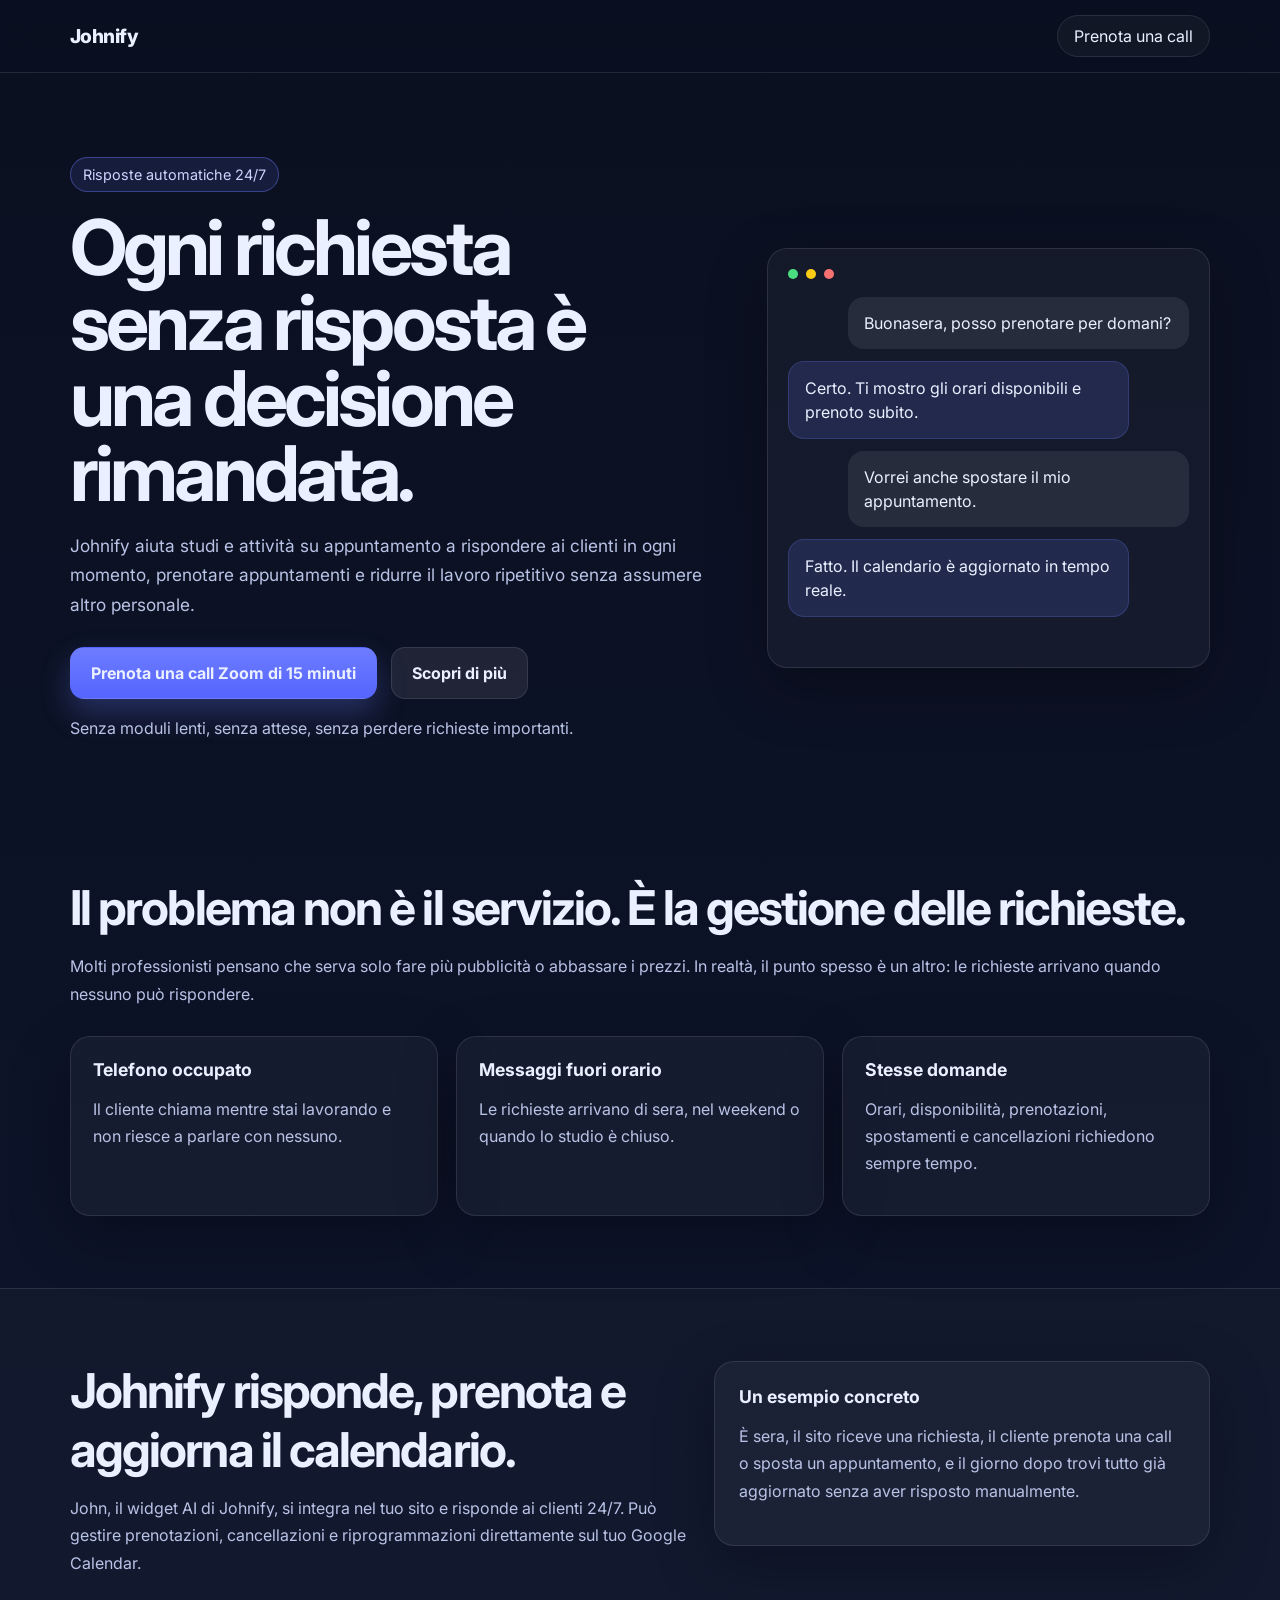
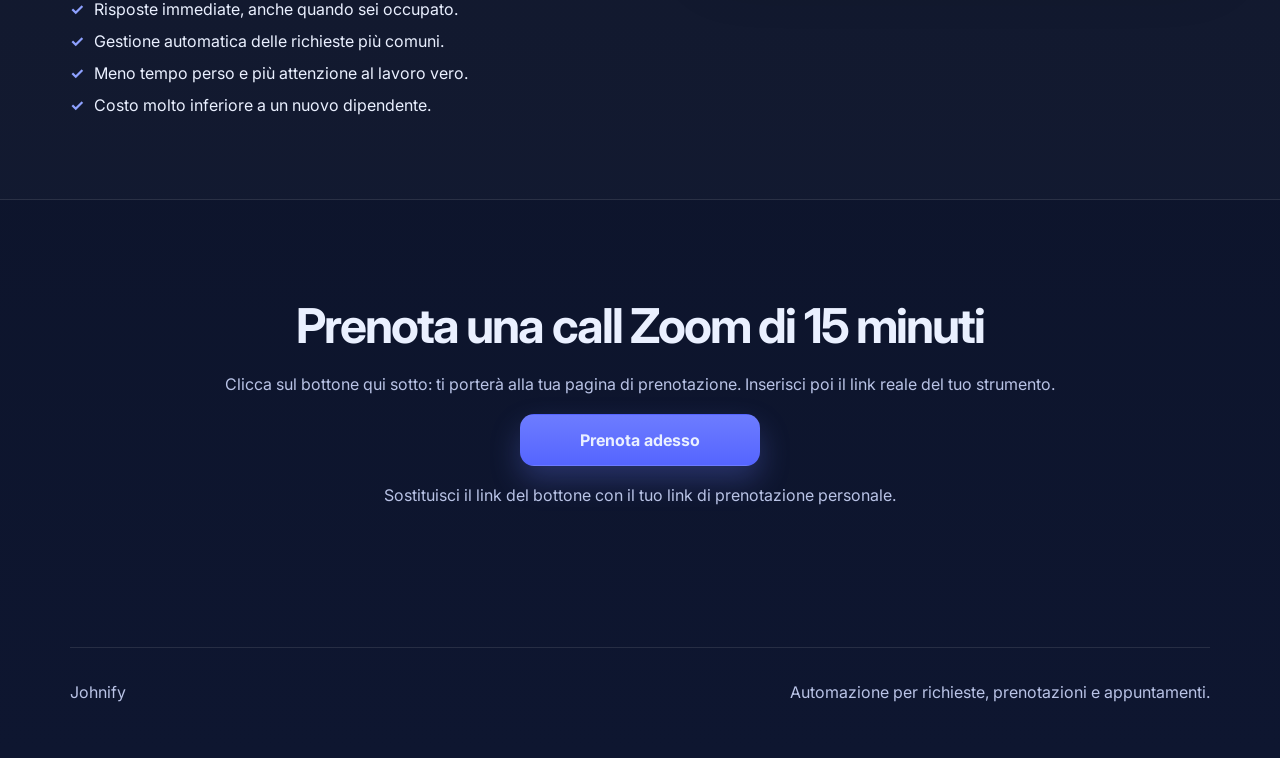
==== index.html @ 54951ab6 "1" ====
<!DOCTYPE html>
<html lang="it">
  <head>
    <meta charset="UTF-8" />
    <meta name="viewport" content="width=device-width, initial-scale=1.0" />
    <title>Johnify — Risposte automatiche e prenotazione appuntamenti</title>
    <meta
      name="description"
      content="Johnify risponde ai clienti 24/7, prenota appuntamenti e riduce le richieste manuali."
    />
    <link rel="preconnect" href="https://fonts.googleapis.com" />
    <link rel="preconnect" href="https://fonts.gstatic.com" crossorigin />
    <link
      href="https://fonts.googleapis.com/css2?family=Inter:wght@400;500;600;700;800&display=swap"
      rel="stylesheet"
    />
    <link rel="stylesheet" href="styles.css" />
  </head>
  <body>
    <header class="header">
      <div class="container nav">
        <div class="logo">Johnify</div>
        <nav>
          <a href="#prenota" class="nav-link">Prenota una call</a>
        </nav>
      </div>
    </header>

    <main>
      <section class="hero">
        <div class="container hero-grid">
          <div>
            <span class="badge">Risposte automatiche 24/7</span>
            <h1>Ogni richiesta senza risposta è una decisione rimandata.</h1>
            <p class="lead">
              Johnify aiuta studi e attività su appuntamento a rispondere ai clienti in ogni momento,
              prenotare appuntamenti e ridurre il lavoro ripetitivo senza assumere altro personale.
            </p>
            <div class="cta-row">
              <a href="#prenota" class="btn btn-primary">Prenota una call Zoom di 15 minuti</a>
              <a href="dettagli.html" class="btn btn-secondary">Scopri di più</a>
            </div>
            <p class="microcopy">Senza moduli lenti, senza attese, senza perdere richieste importanti.</p>
          </div>

          <div class="hero-card">
            <div class="card-top">
              <span class="dot dot-green"></span>
              <span class="dot dot-yellow"></span>
              <span class="dot dot-red"></span>
            </div>
            <div class="chat-bubble user">Buonasera, posso prenotare per domani?</div>
            <div class="chat-bubble bot">Certo. Ti mostro gli orari disponibili e prenoto subito.</div>
            <div class="chat-bubble user">Vorrei anche spostare il mio appuntamento.</div>
            <div class="chat-bubble bot">Fatto. Il calendario è aggiornato in tempo reale.</div>
          </div>
        </div>
      </section>

      <section class="section" id="problema">
        <div class="container">
          <h2>Il problema non è il servizio. È la gestione delle richieste.</h2>
          <p class="section-text">
            Molti professionisti pensano che serva solo fare più pubblicità o abbassare i prezzi.
            In realtà, il punto spesso è un altro: le richieste arrivano quando nessuno può rispondere.
          </p>

          <div class="grid-3">
            <div class="feature-card">
              <h3>Telefono occupato</h3>
              <p>Il cliente chiama mentre stai lavorando e non riesce a parlare con nessuno.</p>
            </div>
            <div class="feature-card">
              <h3>Messaggi fuori orario</h3>
              <p>Le richieste arrivano di sera, nel weekend o quando lo studio è chiuso.</p>
            </div>
            <div class="feature-card">
              <h3>Stesse domande</h3>
              <p>Orari, disponibilità, prenotazioni, spostamenti e cancellazioni richiedono sempre tempo.</p>
            </div>
          </div>
        </div>
      </section>

      <section class="section alt">
        <div class="container split">
          <div>
            <h2>Johnify risponde, prenota e aggiorna il calendario.</h2>
            <p class="section-text">
              John, il widget AI di Johnify, si integra nel tuo sito e risponde ai clienti 24/7.
              Può gestire prenotazioni, cancellazioni e riprogrammazioni direttamente sul tuo Google Calendar.
            </p>
            <ul class="checklist">
              <li>Risposte immediate, anche quando sei occupato.</li>
              <li>Gestione automatica delle richieste più comuni.</li>
              <li>Meno tempo perso e più attenzione al lavoro vero.</li>
              <li>Costo molto inferiore a un nuovo dipendente.</li>
            </ul>
          </div>

          <div class="info-box">
            <h3>Un esempio concreto</h3>
            <p>
              È sera, il sito riceve una richiesta, il cliente prenota una call o sposta un appuntamento,
              e il giorno dopo trovi tutto già aggiornato senza aver risposto manualmente.
            </p>
          </div>
        </div>
      </section>

      <section class="section" id="prenota">
        <div class="container booking">
          <h2>Prenota una call Zoom di 15 minuti</h2>
          <p class="section-text">
            Clicca sul bottone qui sotto: ti porterà alla tua pagina di prenotazione. Inserisci poi il link reale del tuo strumento.
          </p>

          <a
            class="btn btn-primary btn-large"
            href="https://cal.com/"
            target="_blank"
            rel="noopener noreferrer"
            id="bookingButton"
          >
            Prenota adesso
          </a>

          <p class="microcopy">
            Sostituisci il link del bottone con il tuo link di prenotazione personale.
          </p>
        </div>
      </section>
    </main>

    <footer class="footer">
      <div class="container footer-inner">
        <p>Johnify</p>
        <p>Automazione per richieste, prenotazioni e appuntamenti.</p>
      </div>
    </footer>

    <script src="script.js"></script>
  </body>
</html>
---- styles.css ----
:root {
  --bg: #0b1020;
  --bg-soft: #111933;
  --card: #121a33;
  --text: #eaf0ff;
  --muted: #b9c3e6;
  --line: rgba(255, 255, 255, 0.1);
  --primary: #6d7cff;
  --primary-dark: #5565ff;
  --secondary: rgba(255, 255, 255, 0.08);
  --shadow: 0 20px 60px rgba(0, 0, 0, 0.28);
  --radius: 20px;
  --container: 1140px;
}

* {
  box-sizing: border-box;
}

html {
  scroll-behavior: smooth;
}

body {
  margin: 0;
  font-family: "Inter", sans-serif;
  background: linear-gradient(180deg, var(--bg) 0%, #0e1630 100%);
  color: var(--text);
}

a {
  color: inherit;
  text-decoration: none;
}

.container {
  width: min(100% - 32px, var(--container));
  margin: 0 auto;
}

.header {
  position: sticky;
  top: 0;
  backdrop-filter: blur(16px);
  background: rgba(11, 16, 32, 0.72);
  border-bottom: 1px solid var(--line);
  z-index: 20;
}

.nav {
  min-height: 72px;
  display: flex;
  align-items: center;
  justify-content: space-between;
}

.logo {
  font-weight: 800;
  letter-spacing: -0.03em;
  font-size: 1.2rem;
}

.nav-link {
  padding: 10px 16px;
  border: 1px solid var(--line);
  border-radius: 999px;
  color: var(--text);
  background: rgba(255, 255, 255, 0.03);
}

.hero {
  padding: 84px 0 48px;
}

.hero-grid {
  display: grid;
  grid-template-columns: 1.2fr 0.8fr;
  gap: 32px;
  align-items: center;
}

.badge {
  display: inline-block;
  padding: 8px 12px;
  border: 1px solid rgba(109, 124, 255, 0.4);
  background: rgba(109, 124, 255, 0.12);
  border-radius: 999px;
  color: #cdd5ff;
  font-size: 0.9rem;
  margin-bottom: 18px;
}

h1 {
  font-size: clamp(2.5rem, 6vw, 4.8rem);
  line-height: 0.98;
  letter-spacing: -0.05em;
  margin: 0 0 20px;
  max-width: 12ch;
}

h2 {
  font-size: clamp(1.8rem, 4vw, 3rem);
  letter-spacing: -0.04em;
  margin: 0 0 14px;
}

h3 {
  margin: 0 0 10px;
  font-size: 1.1rem;
}

.lead,
.section-text,
.info-box p,
.feature-card p,
.microcopy {
  color: var(--muted);
  line-height: 1.7;
}

.lead {
  max-width: 60ch;
  font-size: 1.08rem;
}

.cta-row {
  display: flex;
  flex-wrap: wrap;
  gap: 14px;
  margin: 28px 0 12px;
}

.btn {
  display: inline-flex;
  align-items: center;
  justify-content: center;
  min-height: 52px;
  padding: 0 20px;
  border-radius: 14px;
  font-weight: 700;
  border: 1px solid transparent;
  transition: transform 0.2s ease, background 0.2s ease;
}

.btn:hover {
  transform: translateY(-1px);
}

.btn-primary {
  background: linear-gradient(180deg, var(--primary) 0%, var(--primary-dark) 100%);
  box-shadow: 0 14px 30px rgba(109, 124, 255, 0.28);
}

.btn-secondary {
  background: var(--secondary);
  border-color: var(--line);
}

.btn-large {
  min-width: 240px;
}

.hero-card,
.feature-card,
.info-box {
  background: rgba(255, 255, 255, 0.04);
  border: 1px solid var(--line);
  border-radius: var(--radius);
  box-shadow: var(--shadow);
}

.hero-card {
  padding: 20px;
  min-height: 420px;
}

.card-top {
  display: flex;
  gap: 8px;
  margin-bottom: 18px;
}

.dot {
  width: 10px;
  height: 10px;
  border-radius: 50%;
  display: inline-block;
}

.dot-green { background: #4ade80; }
.dot-yellow { background: #facc15; }
.dot-red { background: #f87171; }

.chat-bubble {
  padding: 14px 16px;
  border-radius: 16px;
  margin-bottom: 12px;
  max-width: 85%;
  line-height: 1.5;
}

.chat-bubble.user {
  margin-left: auto;
  background: rgba(255, 255, 255, 0.08);
}

.chat-bubble.bot {
  background: rgba(109, 124, 255, 0.16);
  border: 1px solid rgba(109, 124, 255, 0.22);
}

.section {
  padding: 72px 0;
}

.section.alt {
  background: rgba(255, 255, 255, 0.02);
  border-top: 1px solid var(--line);
  border-bottom: 1px solid var(--line);
}

.grid-3 {
  display: grid;
  grid-template-columns: repeat(3, 1fr);
  gap: 18px;
  margin-top: 28px;
}

.feature-card {
  padding: 22px;
}

.split {
  display: grid;
  grid-template-columns: 1fr 0.8fr;
  gap: 24px;
  align-items: start;
}

.checklist {
  margin: 22px 0 0;
  padding: 0;
  list-style: none;
}

.checklist li {
  margin-bottom: 12px;
  padding-left: 24px;
  position: relative;
  color: var(--text);
}

.checklist li::before {
  content: "✓";
  position: absolute;
  left: 0;
  color: #8ea1ff;
  font-weight: 700;
}

.info-box {
  padding: 24px;
}

.booking {
  text-align: center;
  padding: 24px 0;
}

.footer {
  padding: 26px 0 40px;
}

.footer-inner {
  display: flex;
  justify-content: space-between;
  gap: 16px;
  border-top: 1px solid var(--line);
  padding-top: 18px;
  color: var(--muted);
}

@media (max-width: 900px) {
  .hero-grid,
  .grid-3,
  .split {
    grid-template-columns: 1fr;
  }

  h1 {
    max-width: none;
  }

  .footer-inner {
    flex-direction: column;
  }
}

@media (max-width: 600px) {
  .hero {
    padding-top: 50px;
  }

  .cta-row {
    flex-direction: column;
  }

  .btn {
    width: 100%;
  }
}
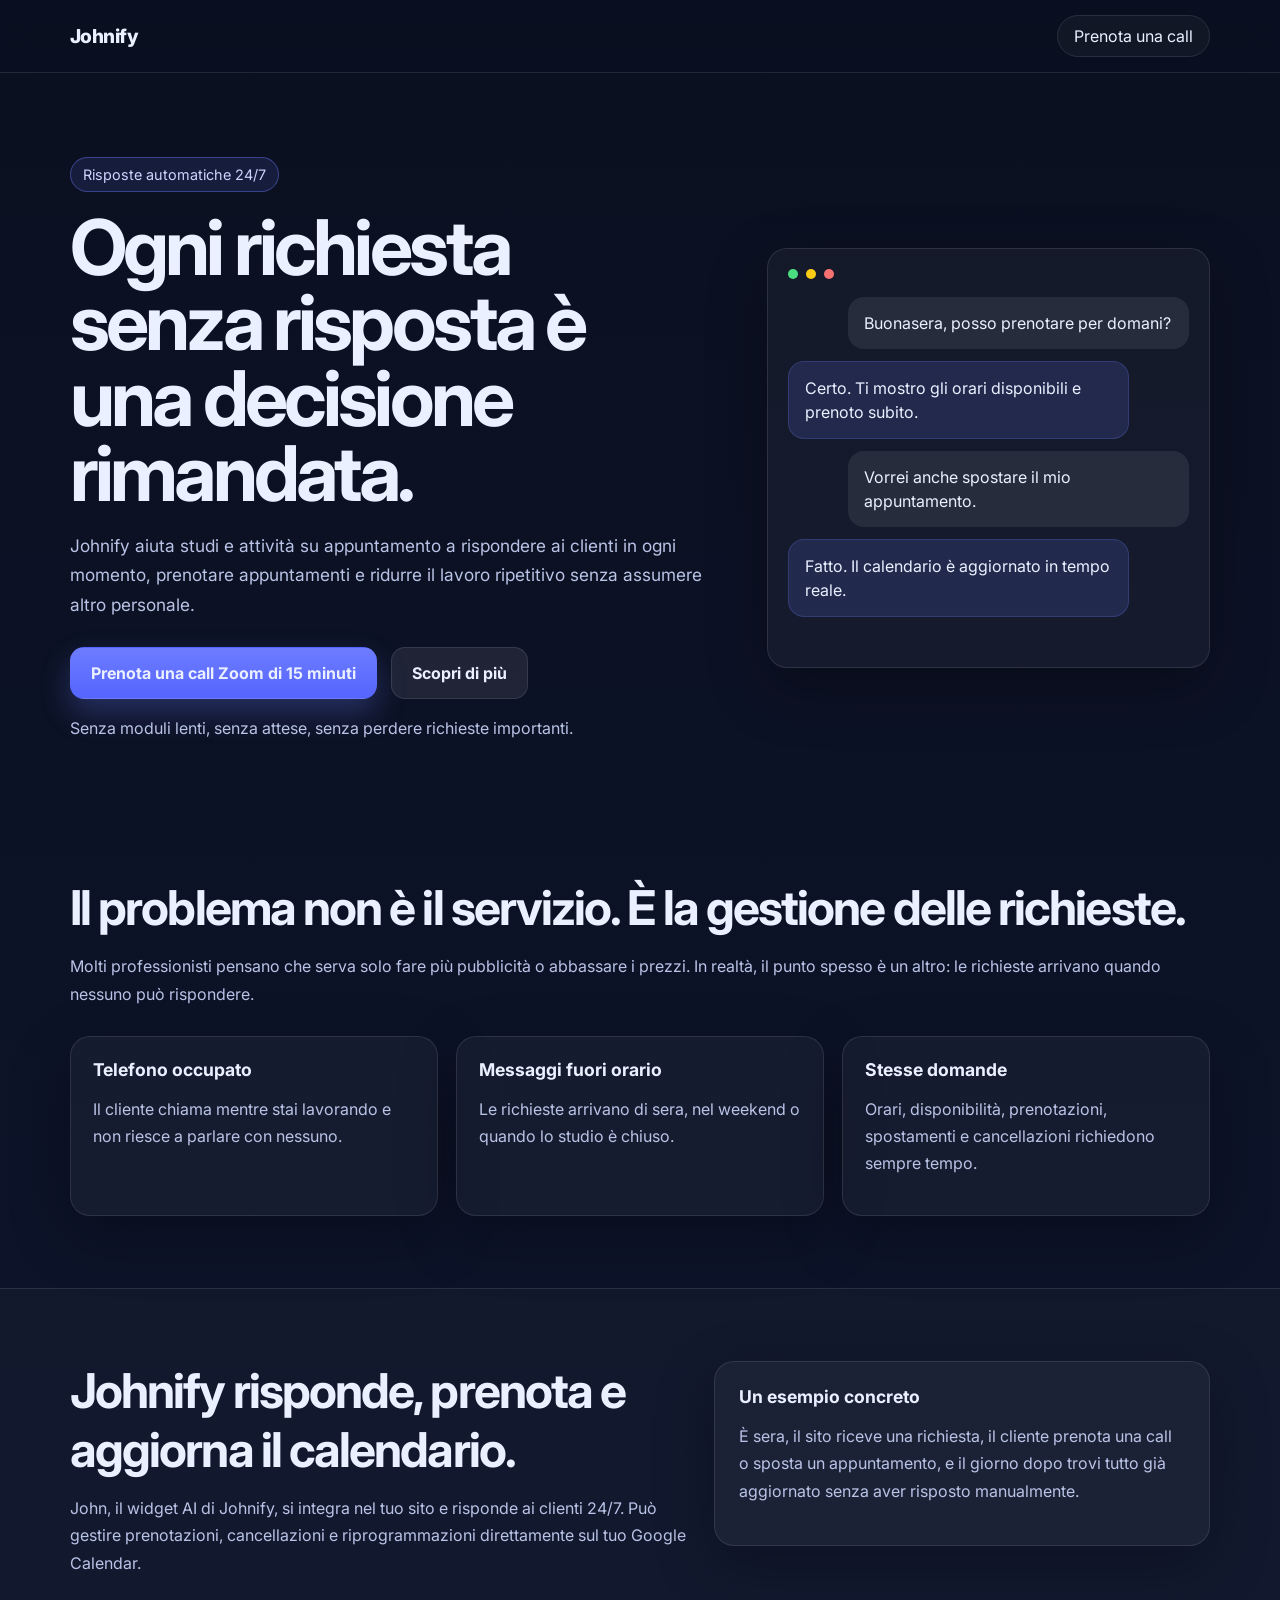
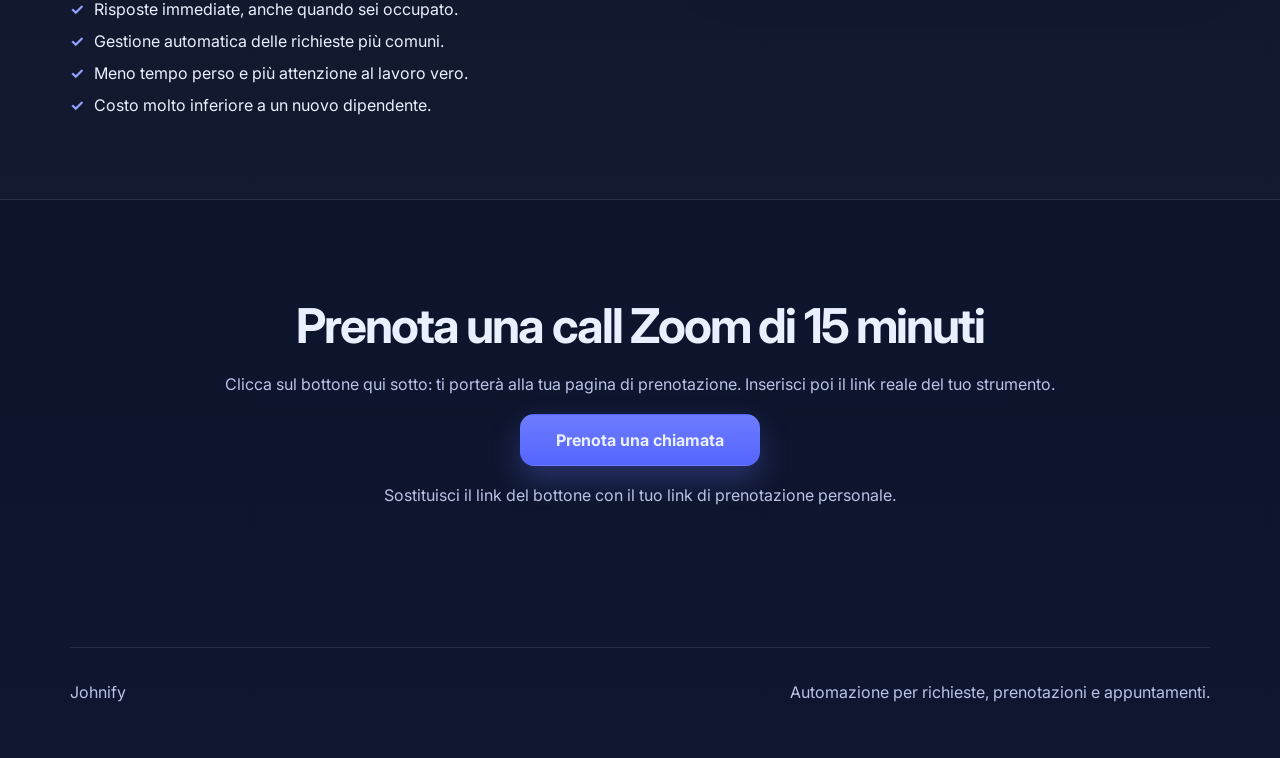
==== commit 39a2f02e: "1" ====
--- a/index.html
+++ b/index.html
@@ -117,12 +117,12 @@
 
           <a
             class="btn btn-primary btn-large"
-            href="https://cal.com/"
+            href="https://cal.com/john-nmckfa/15min?user=john-nmckfa&overlayCalendar=true"
             target="_blank"
             rel="noopener noreferrer"
             id="bookingButton"
           >
-            Prenota adesso
+            Prenota una chiamata
           </a>
 
           <p class="microcopy">
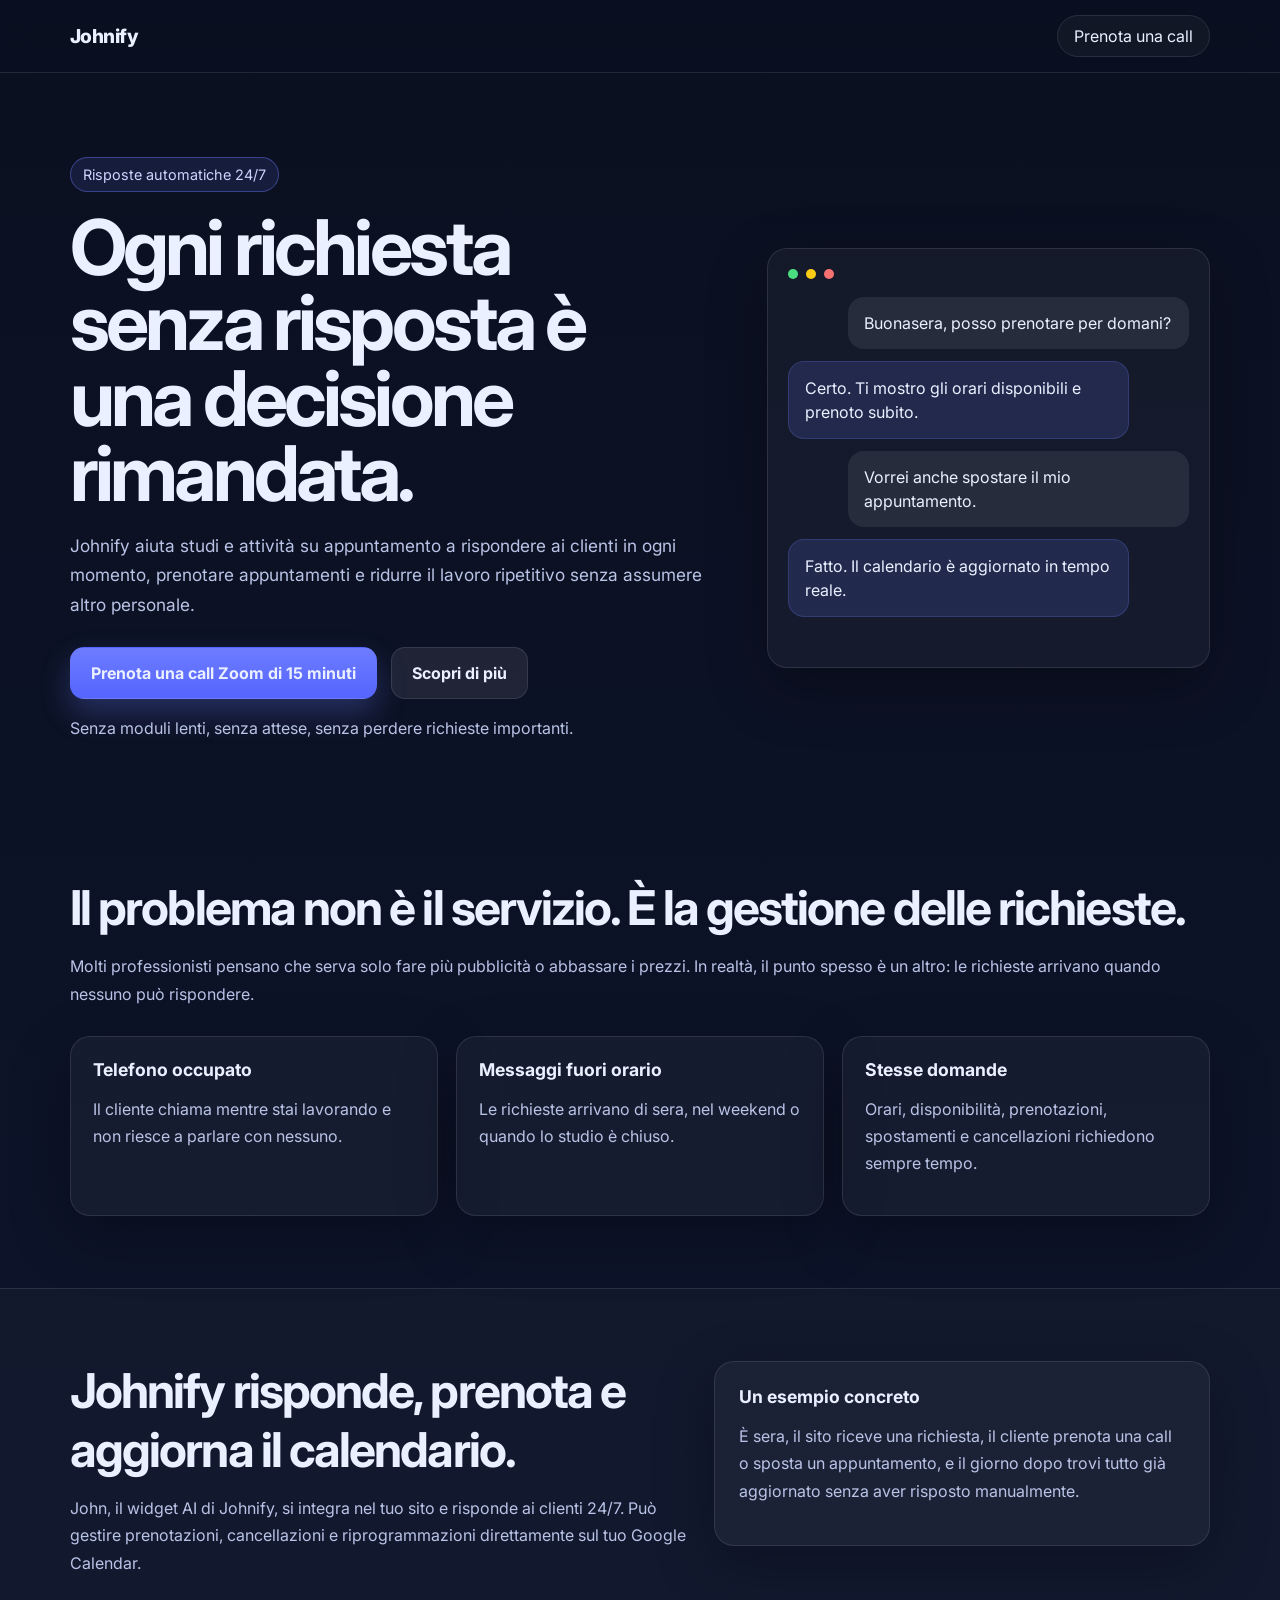
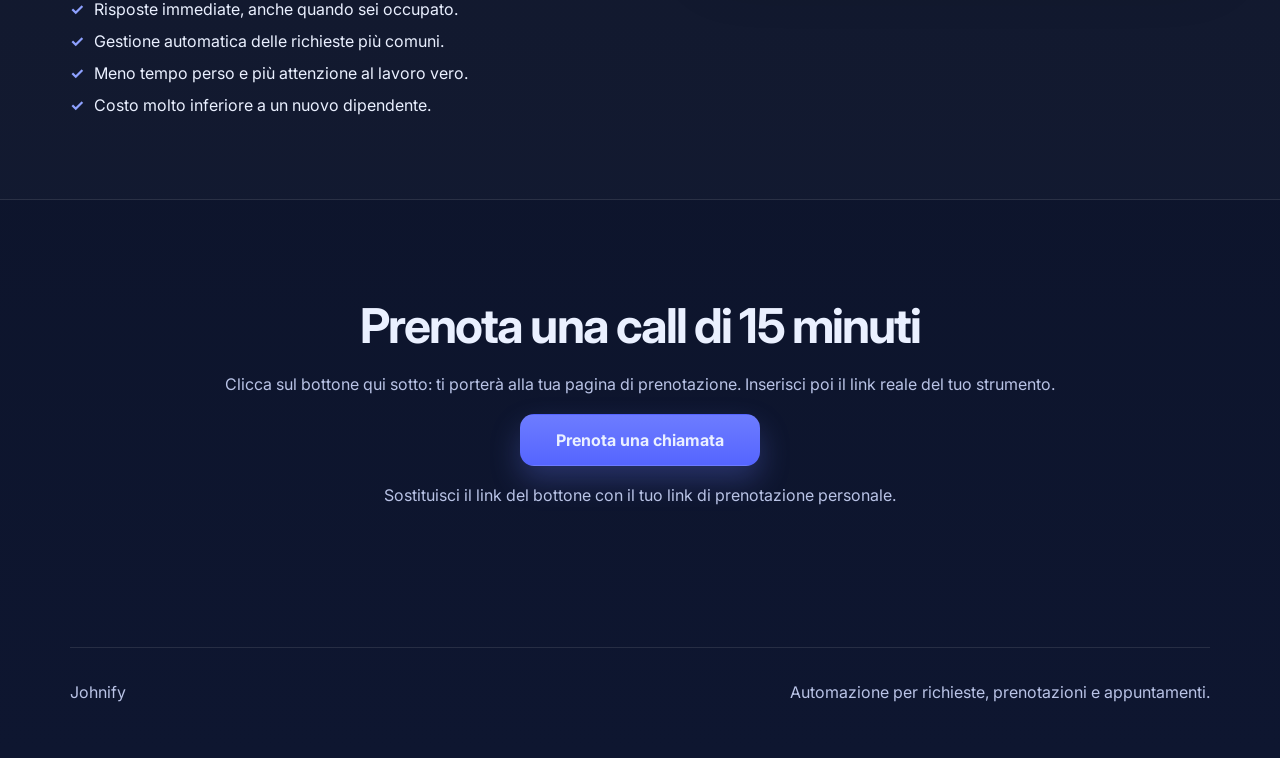
==== commit 068c56c6: "3" ====
--- a/index.html
+++ b/index.html
@@ -110,7 +110,7 @@
 
       <section class="section" id="prenota">
         <div class="container booking">
-          <h2>Prenota una call Zoom di 15 minuti</h2>
+          <h2>Prenota una call di 15 minuti</h2>
           <p class="section-text">
             Clicca sul bottone qui sotto: ti porterà alla tua pagina di prenotazione. Inserisci poi il link reale del tuo strumento.
           </p>
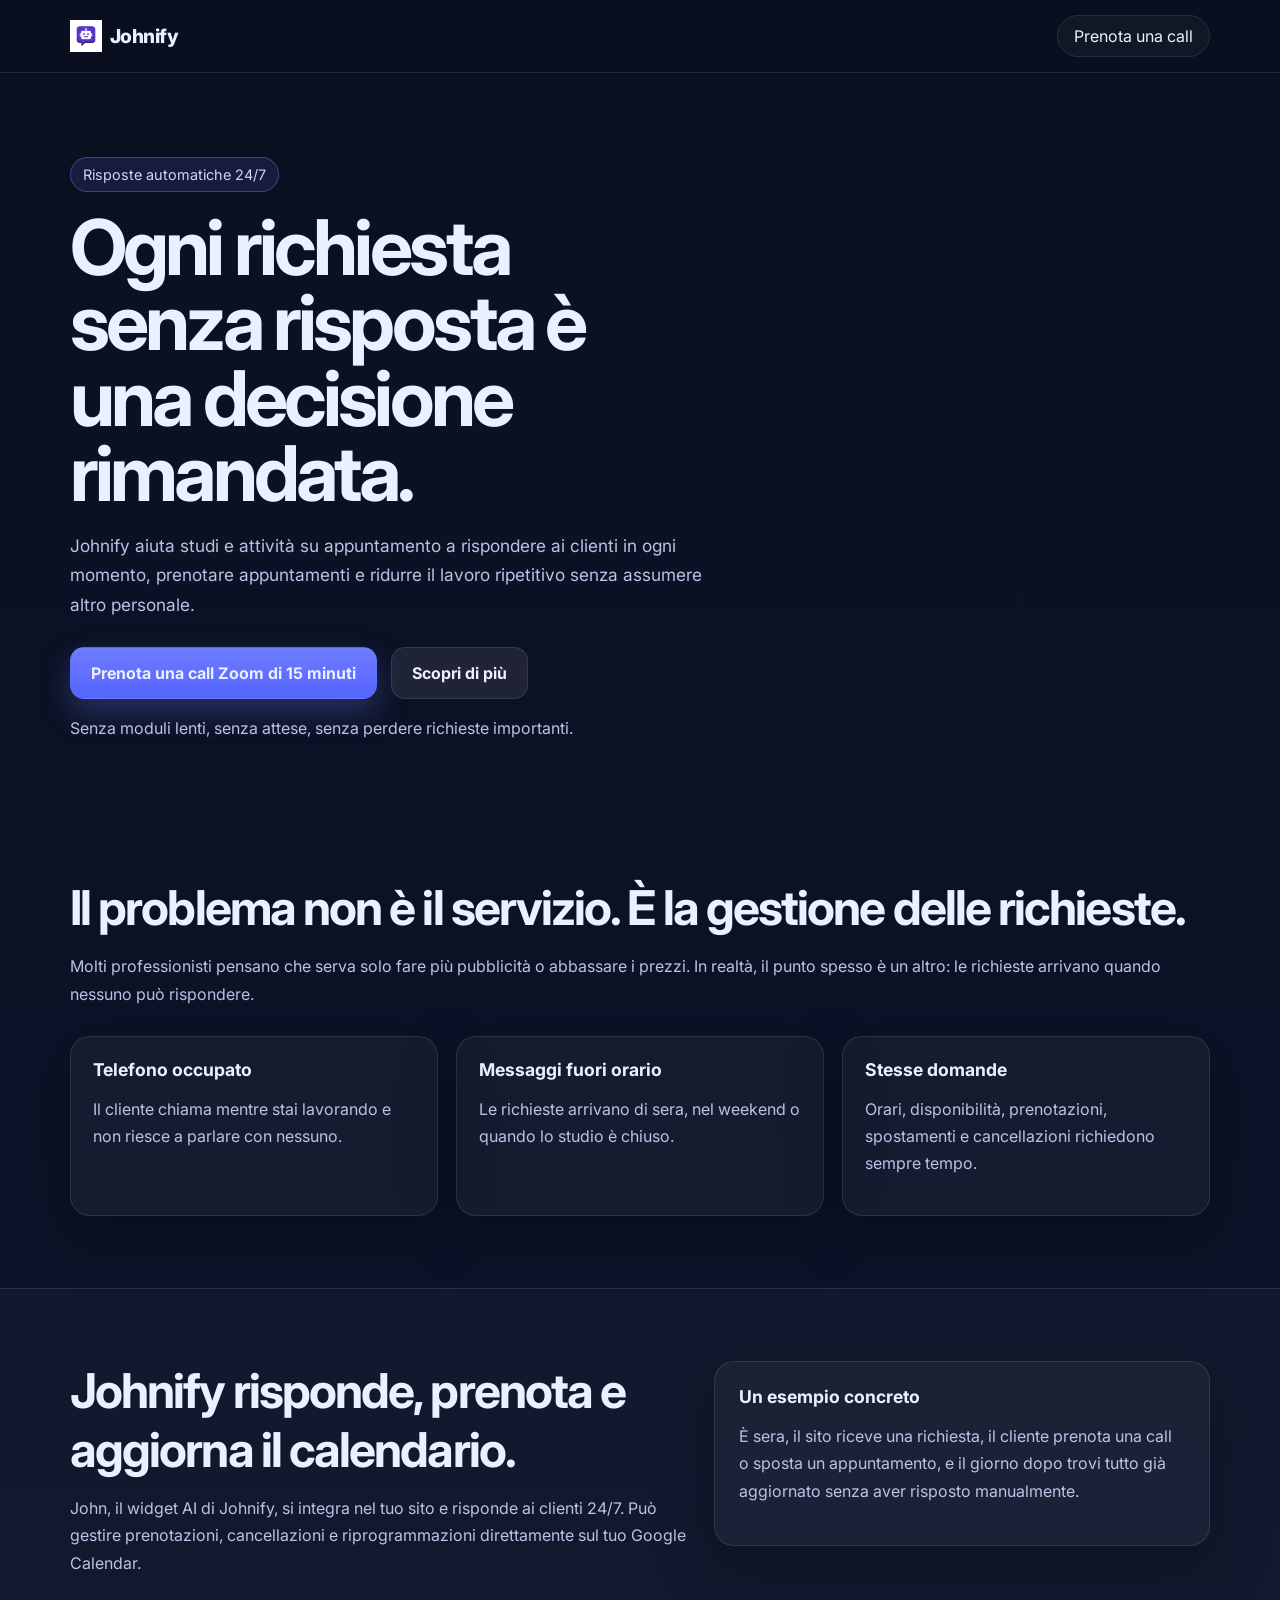
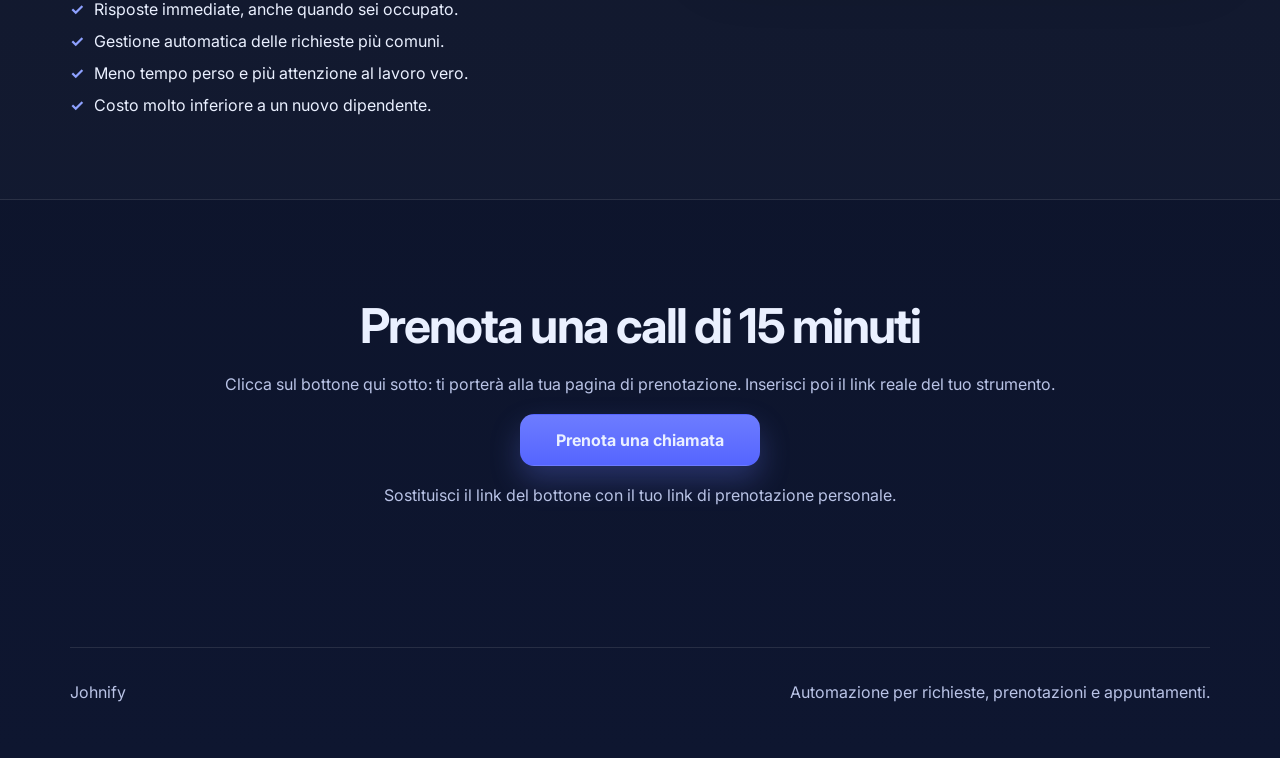
==== commit a4801935: "1" ====
--- a/index.html
+++ b/index.html
@@ -19,7 +19,10 @@
   <body>
     <header class="header">
       <div class="container nav">
-        <div class="logo">Johnify</div>
+        <div class="logo">
+          <img src="logo.png" alt="Johnify logo" class="logo-img" />
+          <span class="logo-text">Johnify</span>
+        </div>
         <nav>
           <a href="#prenota" class="nav-link">Prenota una call</a>
         </nav>
@@ -41,18 +44,6 @@
               <a href="dettagli.html" class="btn btn-secondary">Scopri di più</a>
             </div>
             <p class="microcopy">Senza moduli lenti, senza attese, senza perdere richieste importanti.</p>
-          </div>
-
-          <div class="hero-card">
-            <div class="card-top">
-              <span class="dot dot-green"></span>
-              <span class="dot dot-yellow"></span>
-              <span class="dot dot-red"></span>
-            </div>
-            <div class="chat-bubble user">Buonasera, posso prenotare per domani?</div>
-            <div class="chat-bubble bot">Certo. Ti mostro gli orari disponibili e prenoto subito.</div>
-            <div class="chat-bubble user">Vorrei anche spostare il mio appuntamento.</div>
-            <div class="chat-bubble bot">Fatto. Il calendario è aggiornato in tempo reale.</div>
           </div>
         </div>
       </section>
--- a/styles.css
+++ b/styles.css
@@ -55,9 +55,21 @@
 }
 
 .logo {
+  display: flex;
+  align-items: center;
+  gap: 8px;            /* spazio tra logo e scritta */
   font-weight: 800;
   letter-spacing: -0.03em;
-  font-size: 1.2rem;
+  font-size: 1.2rem;   /* stessa dimensione del testo su tutte le pagine */
+}
+.logo-img {
+  height: 32px;      /* regola la dimensione del logo */
+  width: auto;
+  display: inline-block;
+}
+
+.logo-text {
+  display: inline-block;
 }
 
 .nav-link {
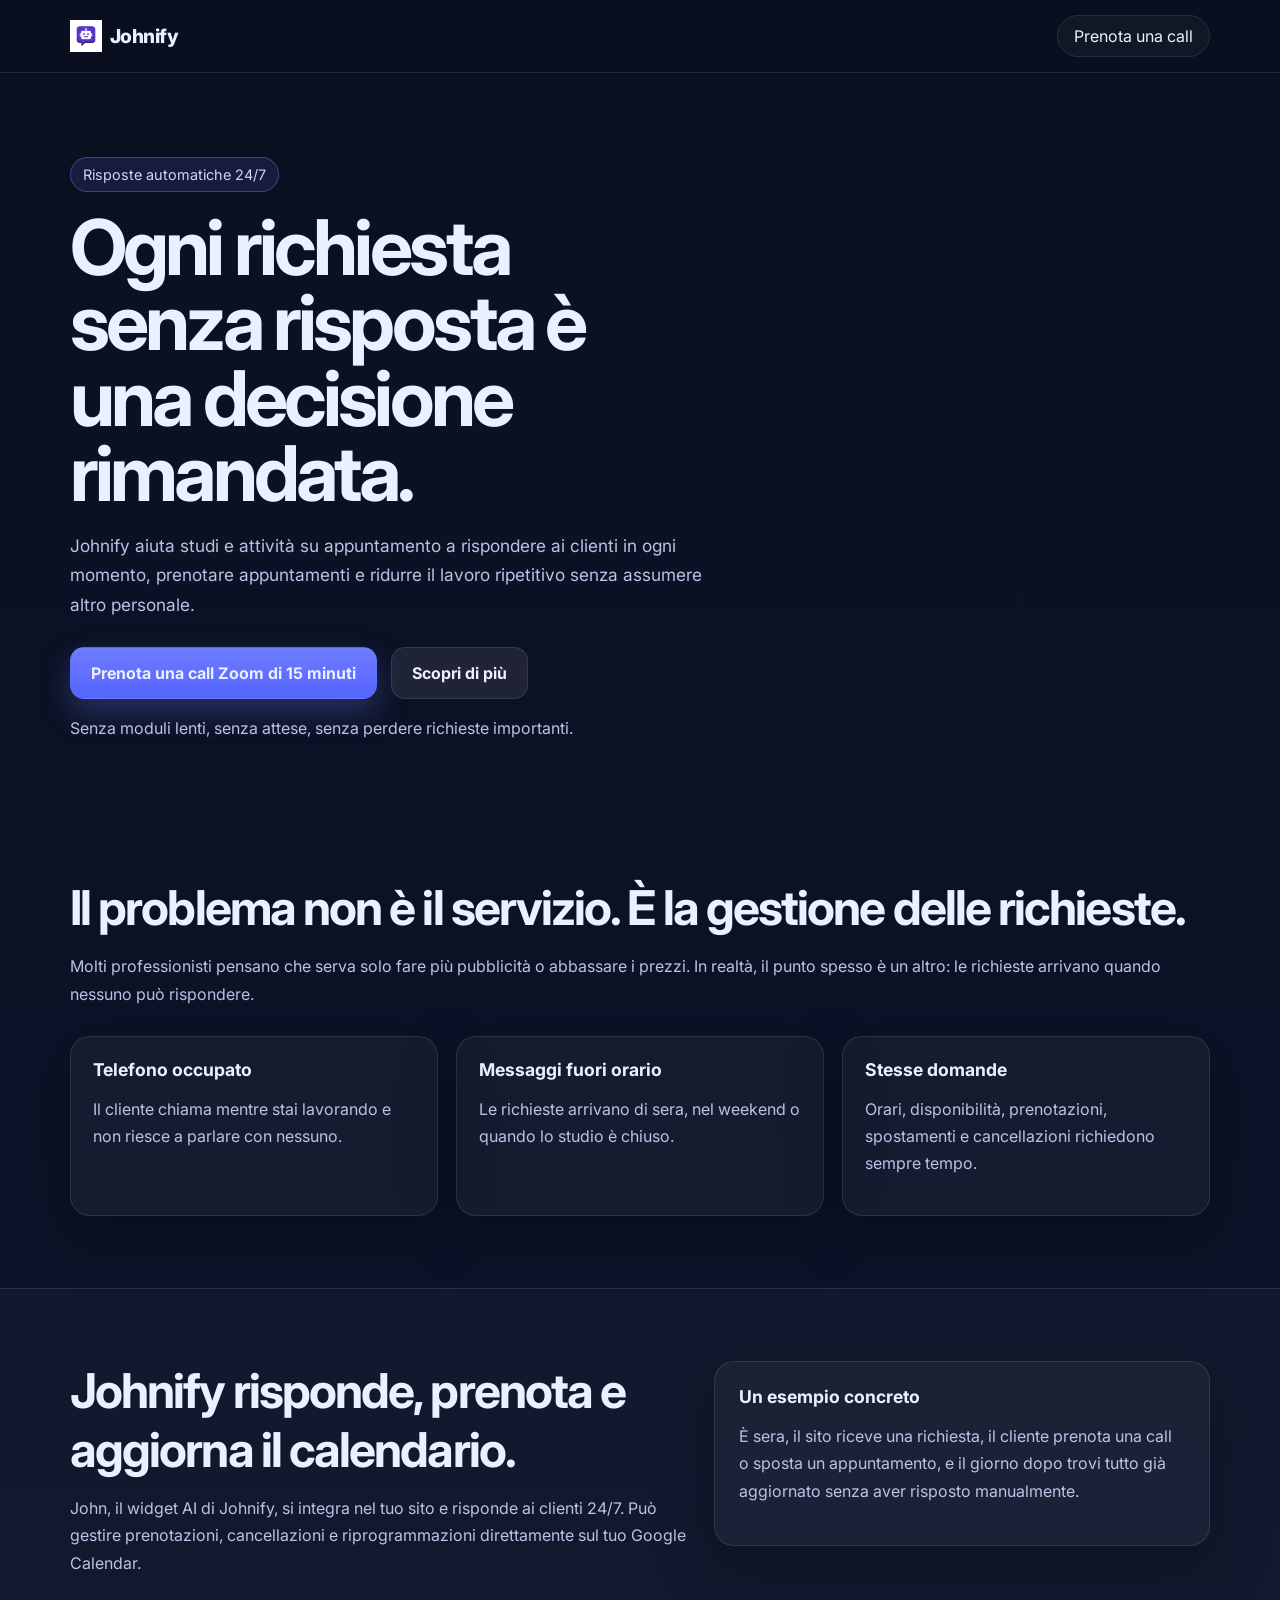
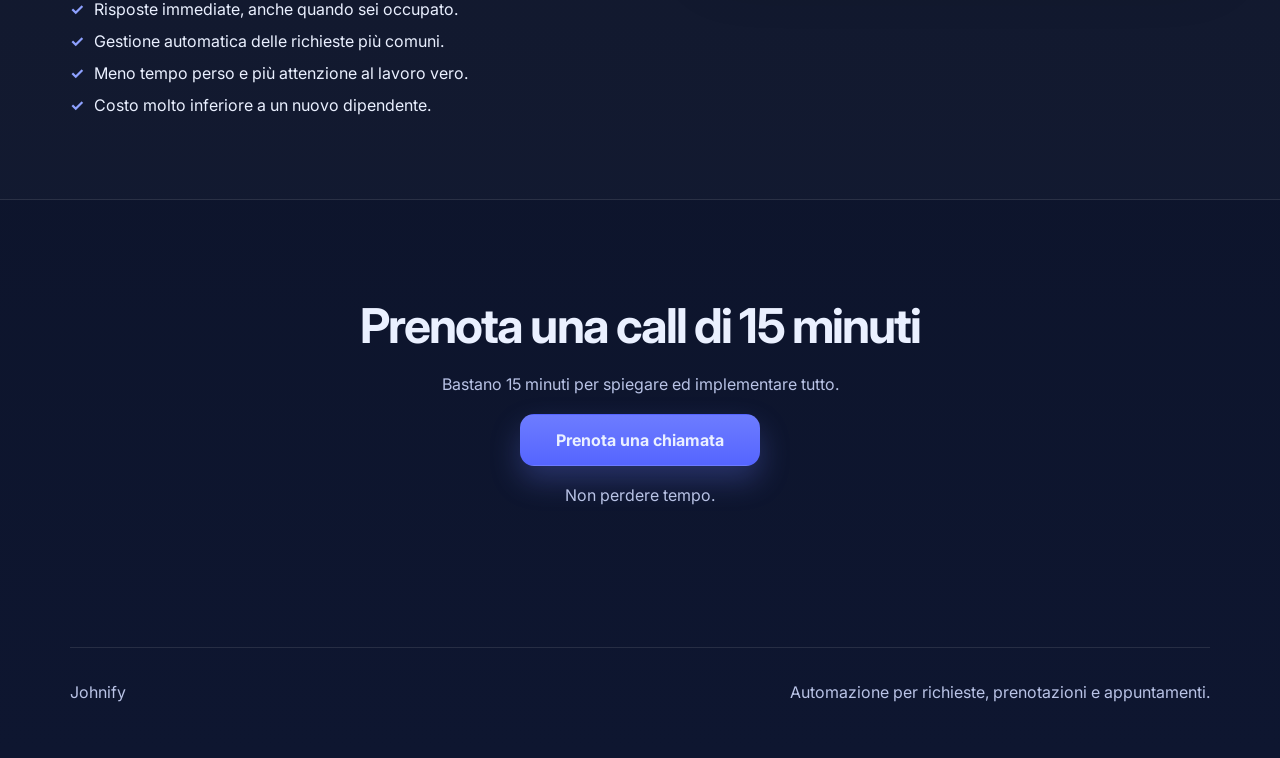
==== commit 2b6011d6: "4" ====
--- a/index.html
+++ b/index.html
@@ -103,7 +103,7 @@
         <div class="container booking">
           <h2>Prenota una call di 15 minuti</h2>
           <p class="section-text">
-            Clicca sul bottone qui sotto: ti porterà alla tua pagina di prenotazione. Inserisci poi il link reale del tuo strumento.
+            Bastano 15 minuti per spiegare ed implementare tutto.
           </p>
 
           <a
@@ -117,7 +117,7 @@
           </a>
 
           <p class="microcopy">
-            Sostituisci il link del bottone con il tuo link di prenotazione personale.
+            Non perdere tempo.
           </p>
         </div>
       </section>
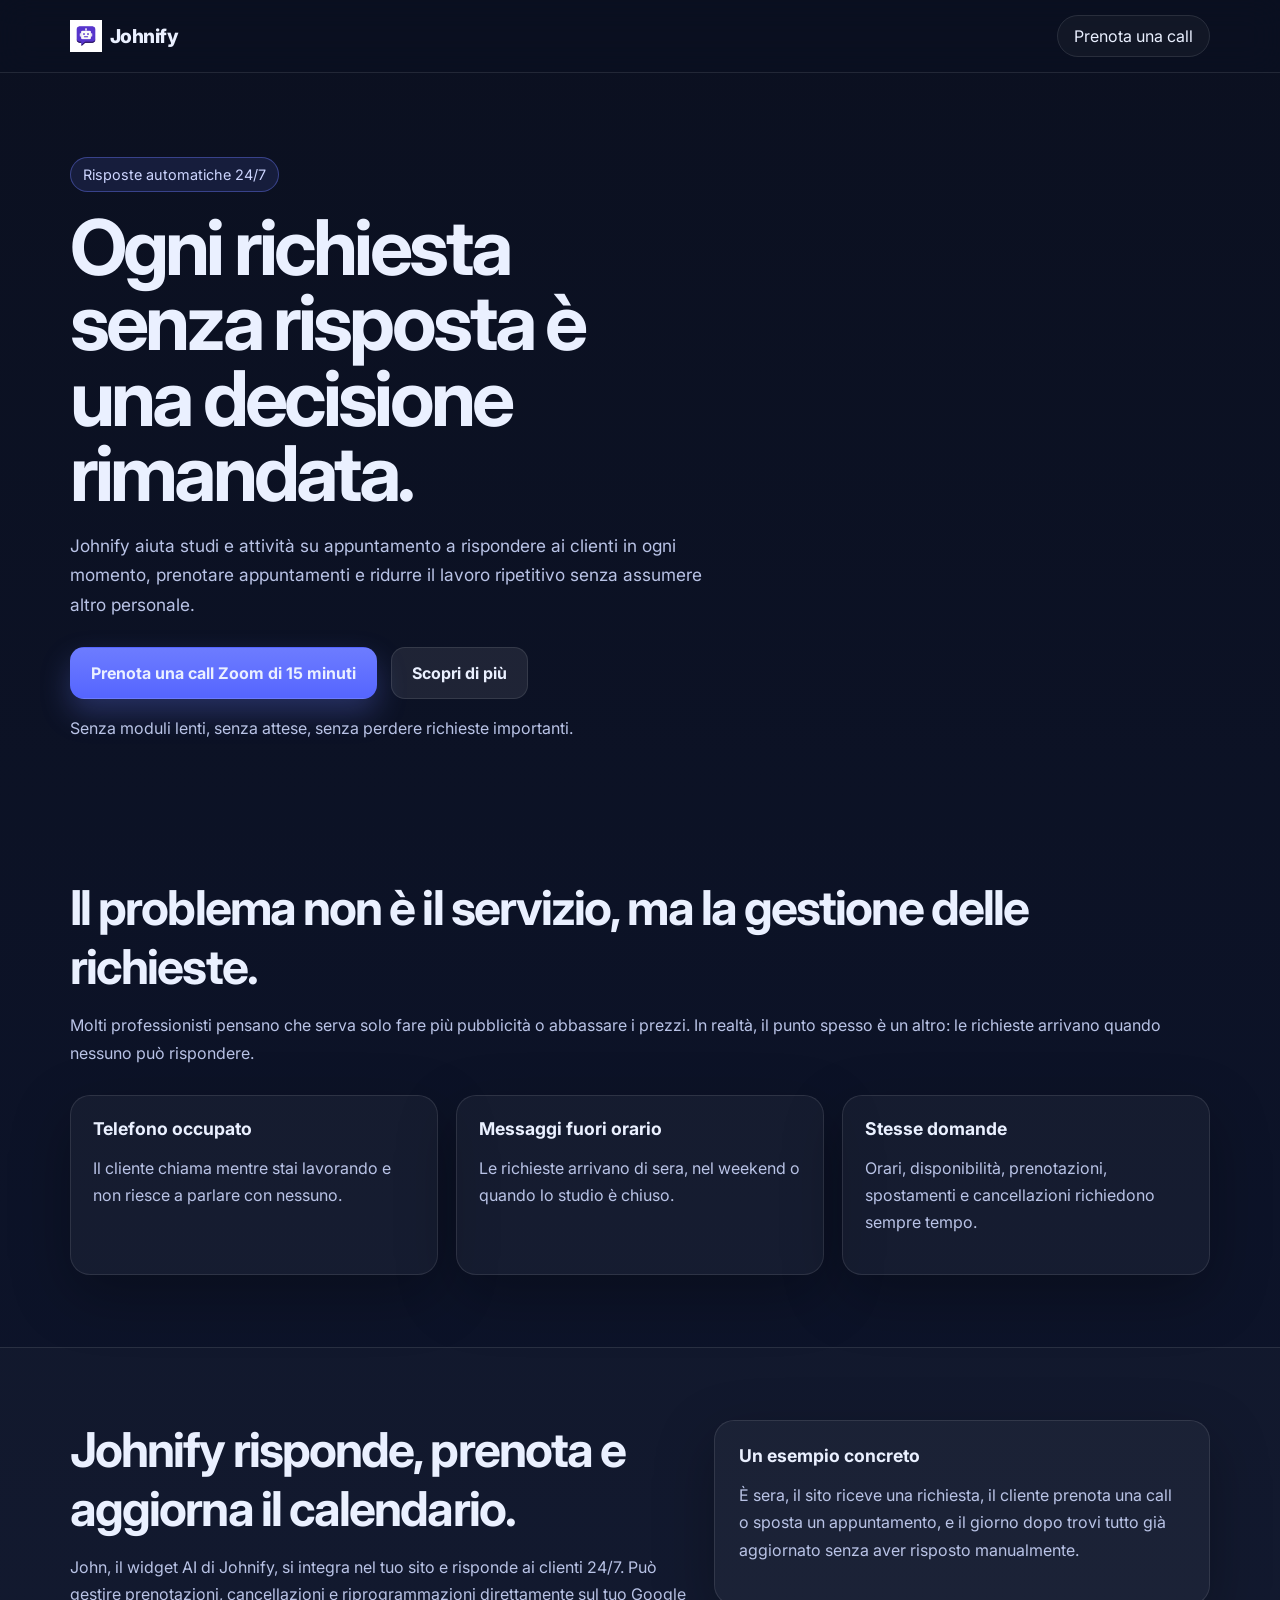
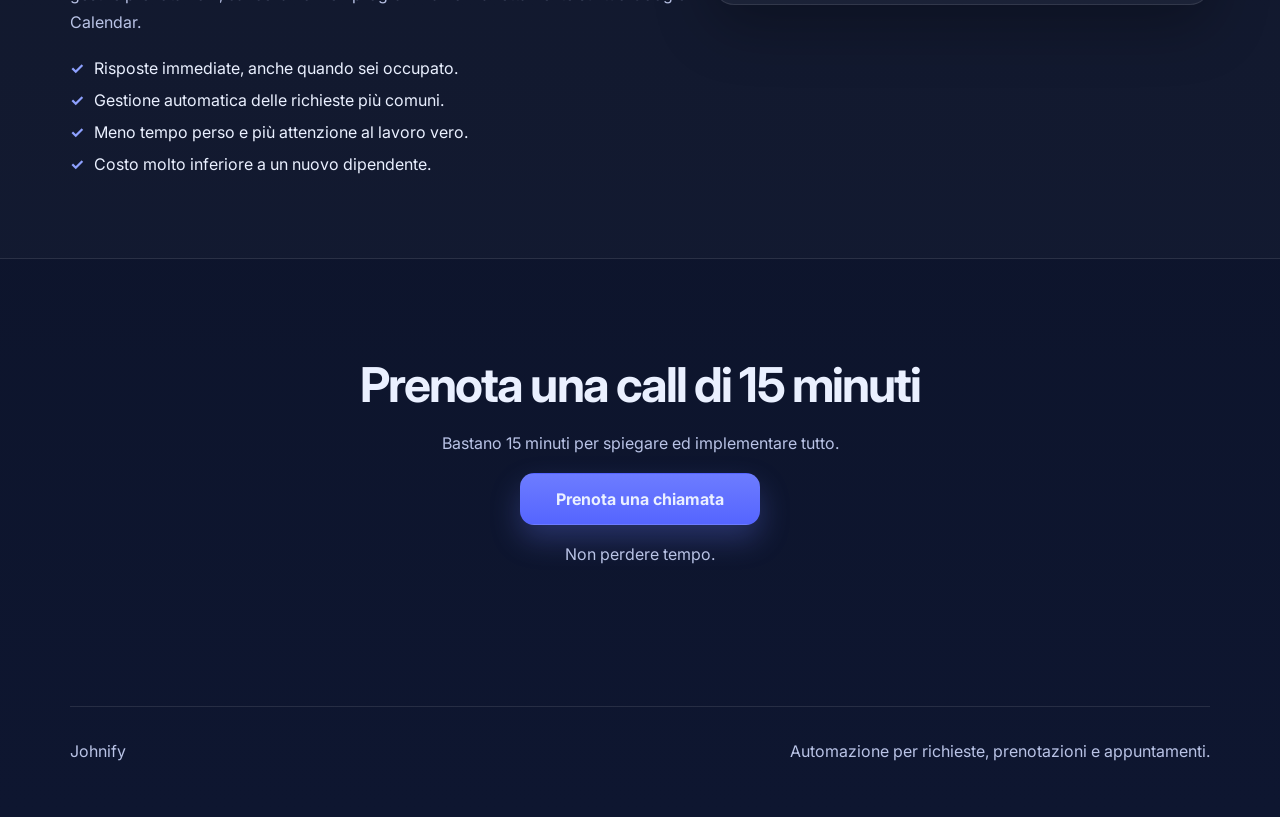
==== commit 83072971: "1" ====
--- a/index.html
+++ b/index.html
@@ -50,7 +50,7 @@
 
       <section class="section" id="problema">
         <div class="container">
-          <h2>Il problema non è il servizio. È la gestione delle richieste.</h2>
+          <h2>Il problema non è il servizio, ma la gestione delle richieste.</h2>
           <p class="section-text">
             Molti professionisti pensano che serva solo fare più pubblicità o abbassare i prezzi.
             In realtà, il punto spesso è un altro: le richieste arrivano quando nessuno può rispondere.
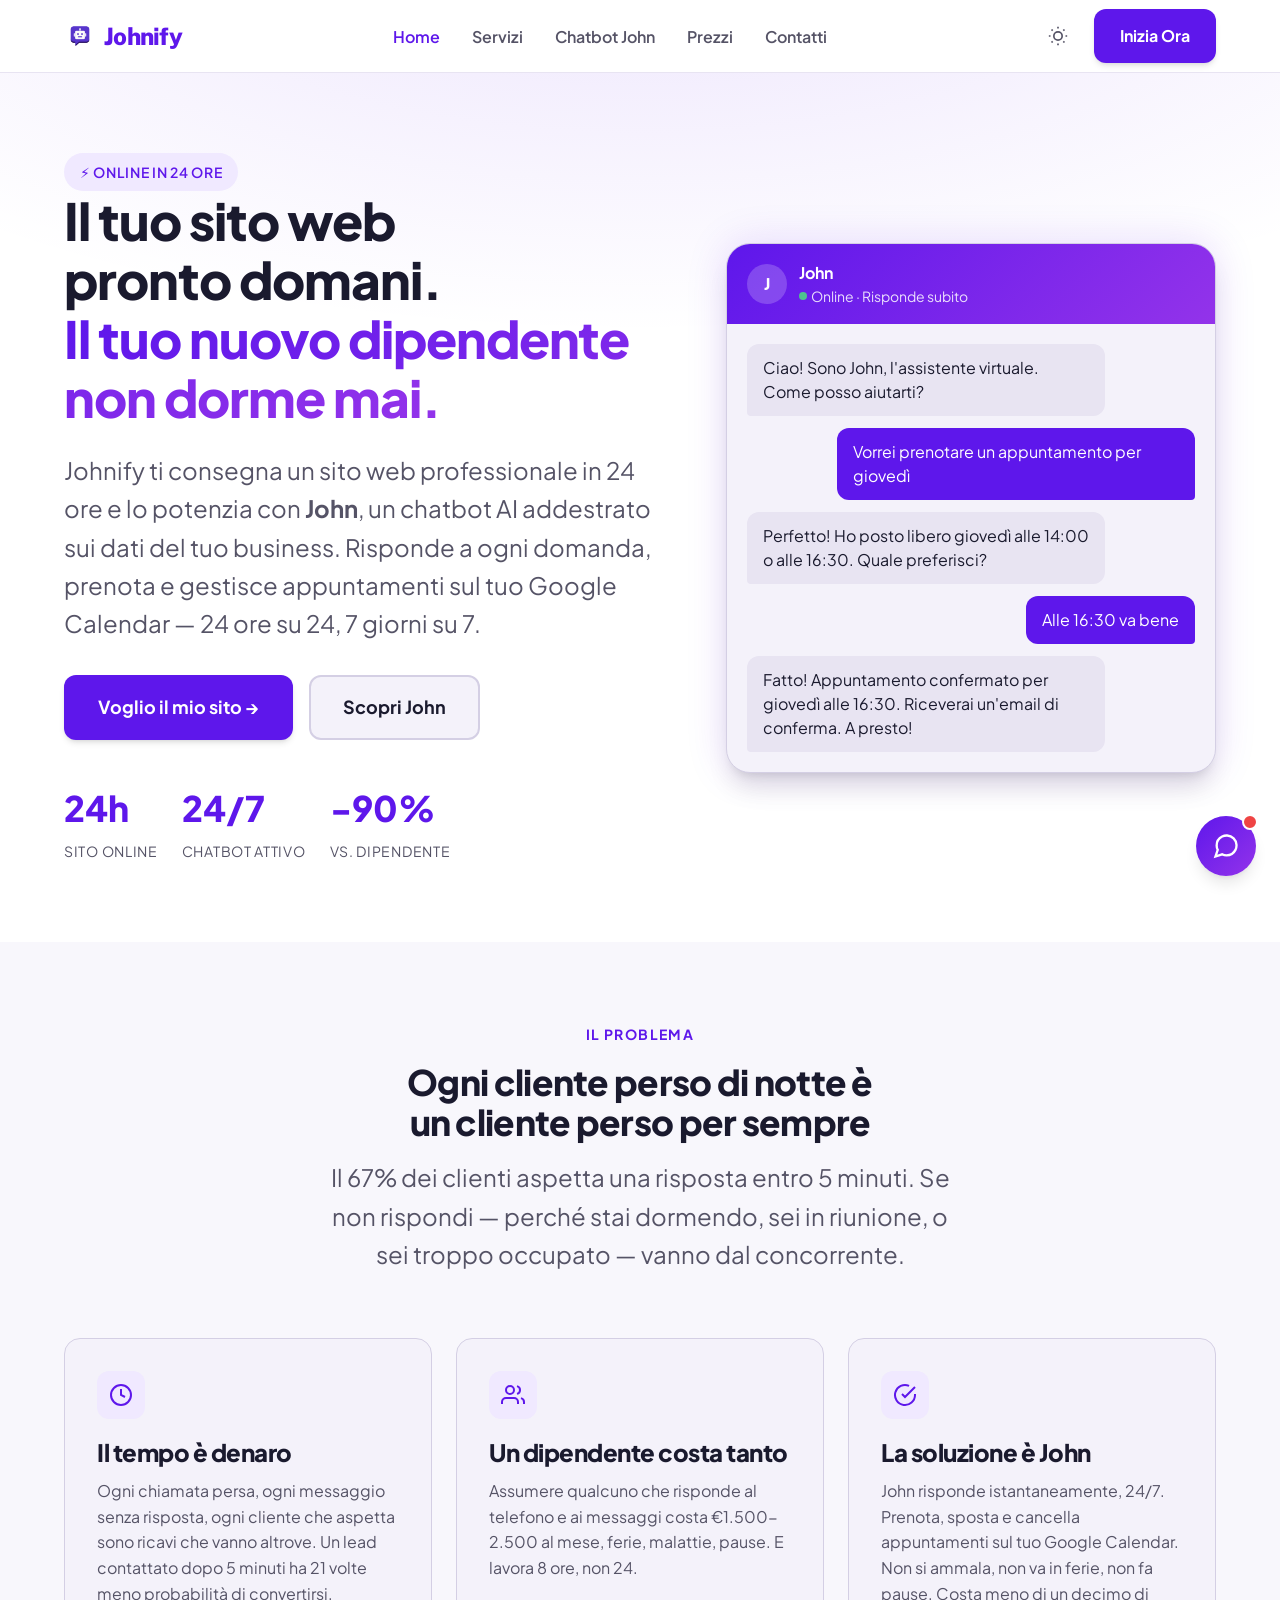
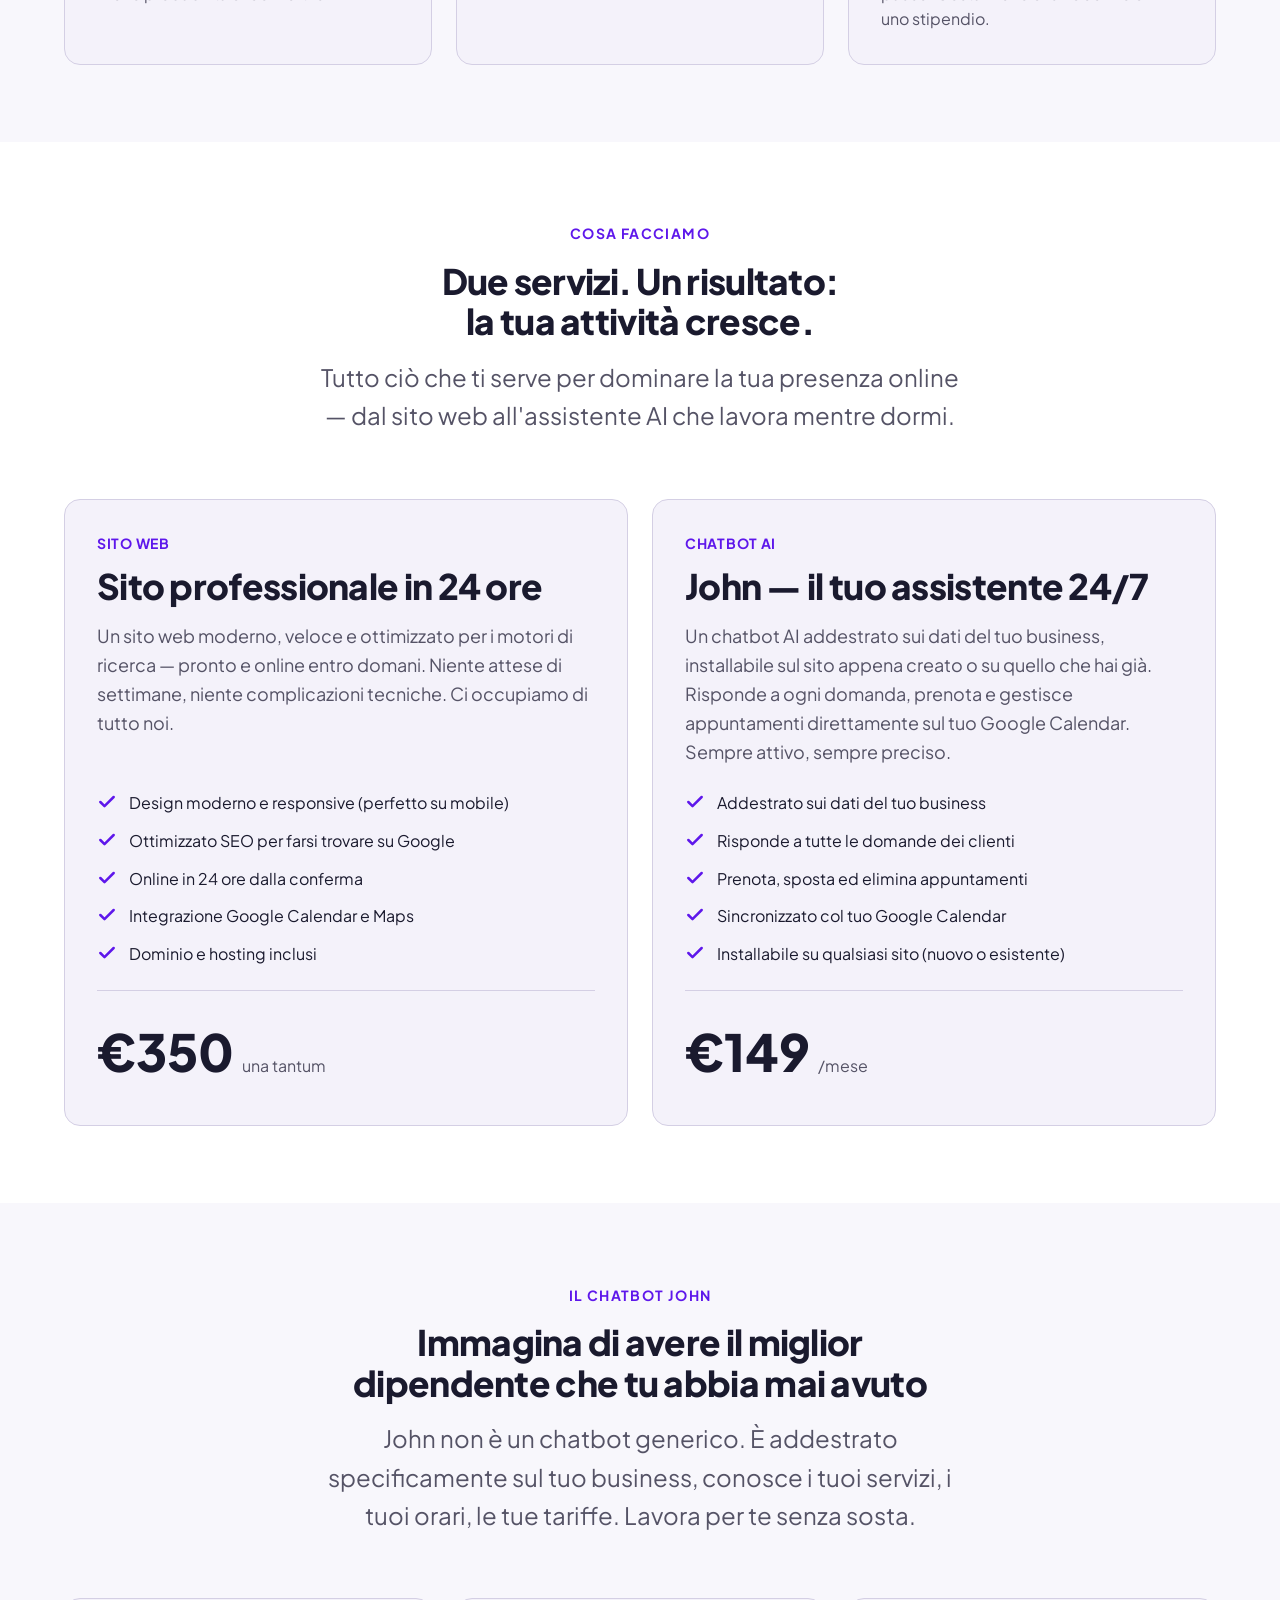
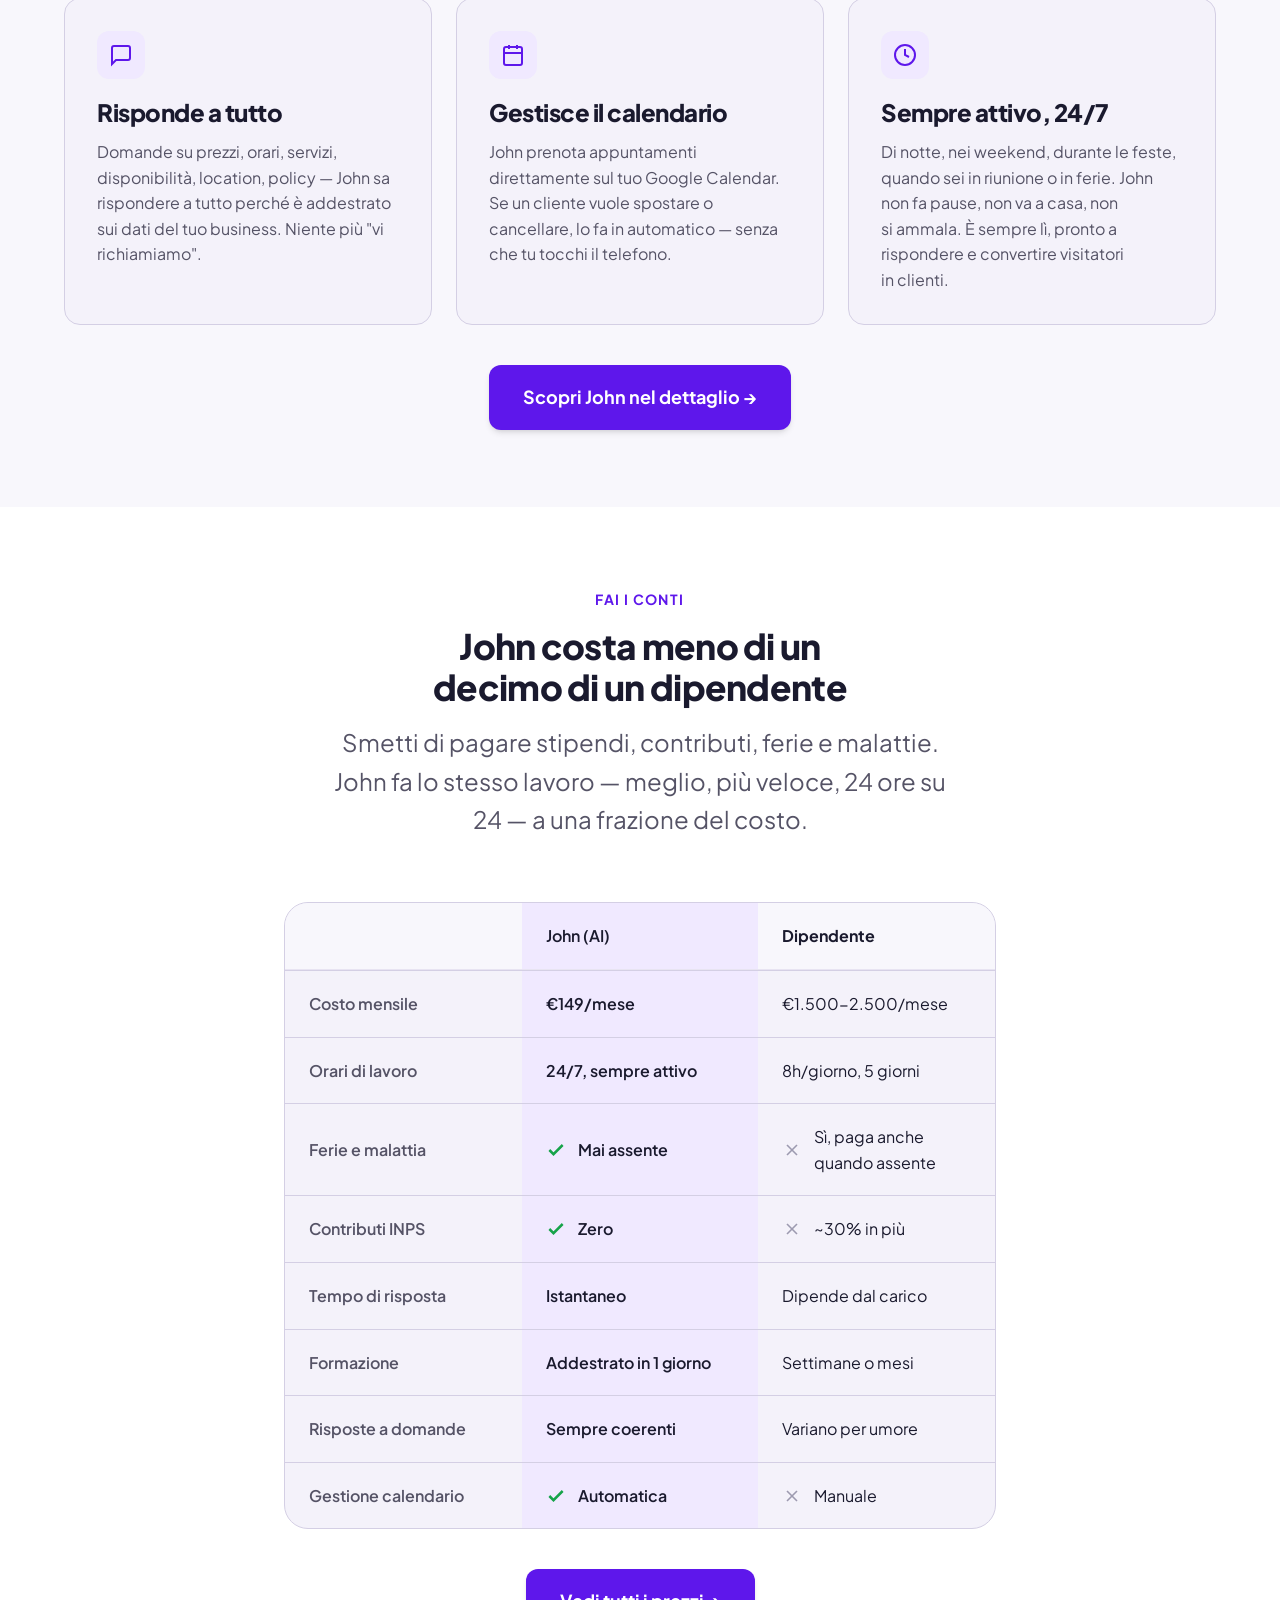
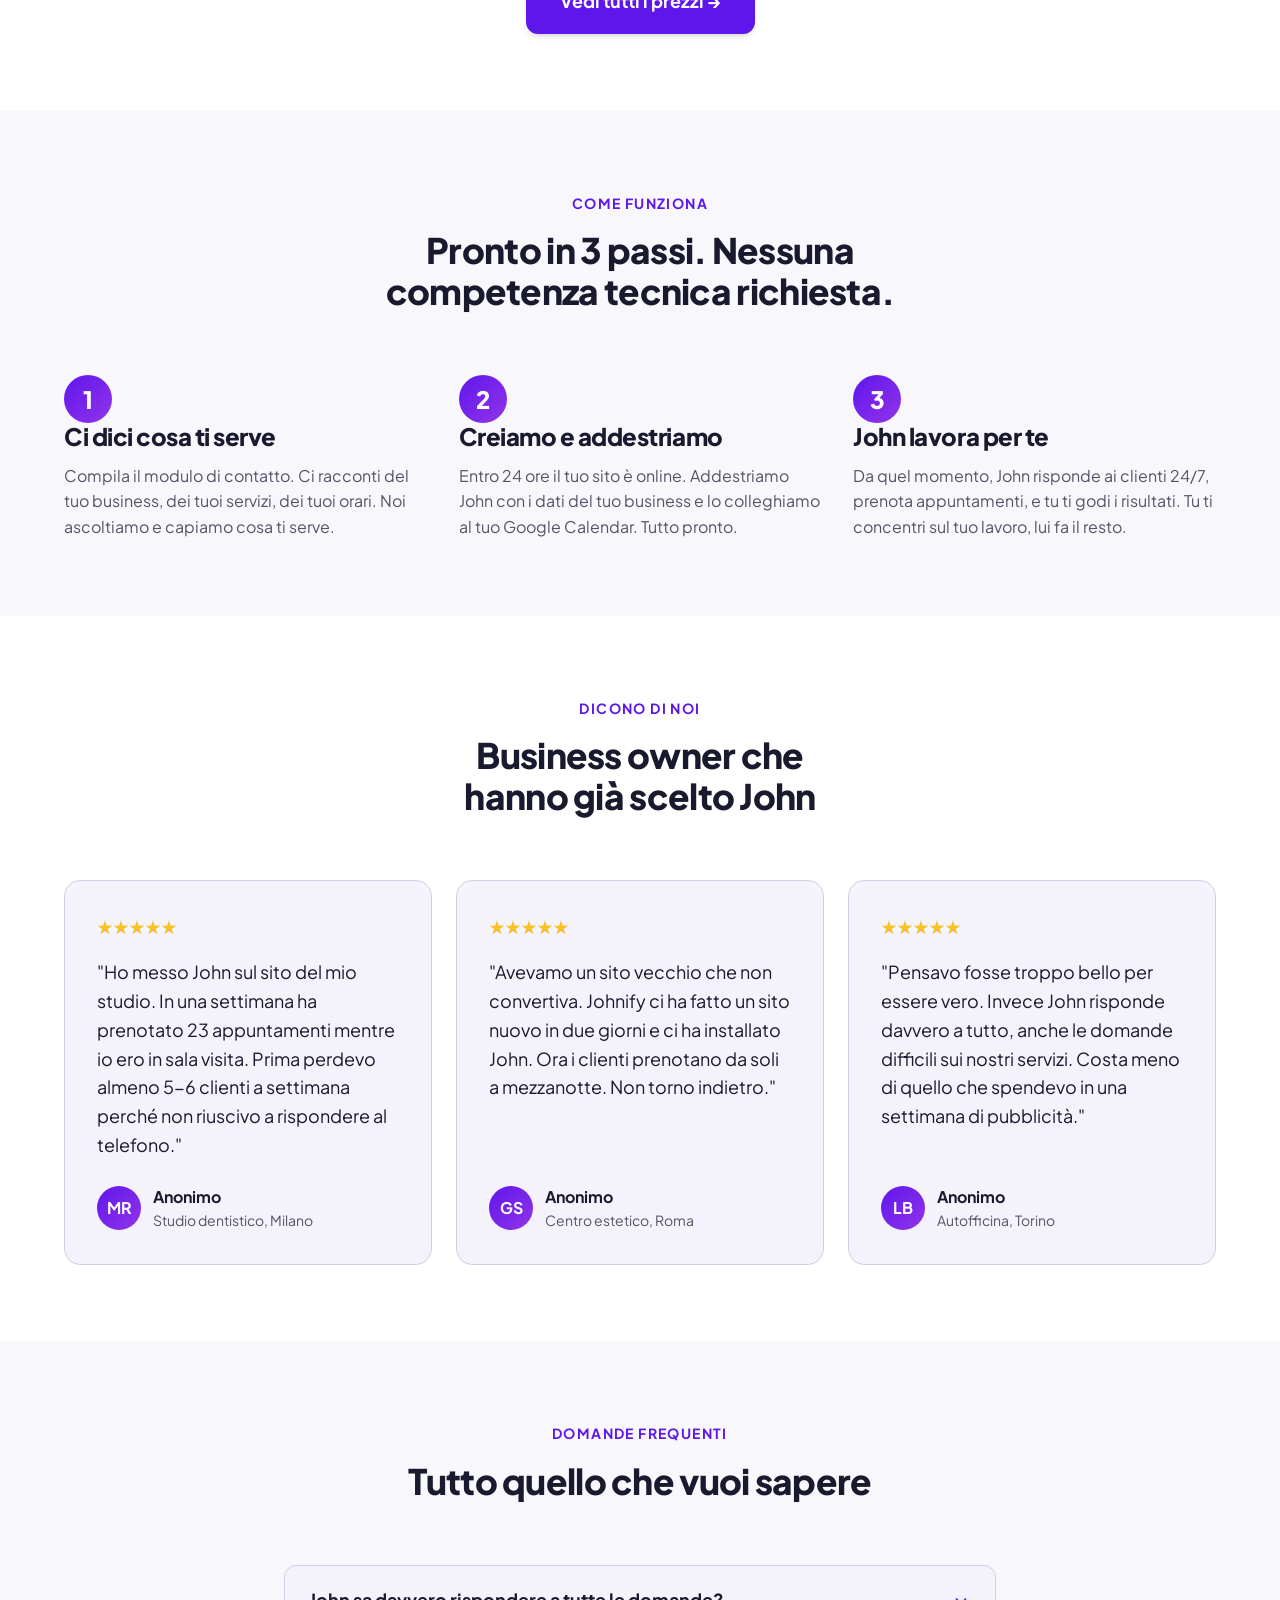
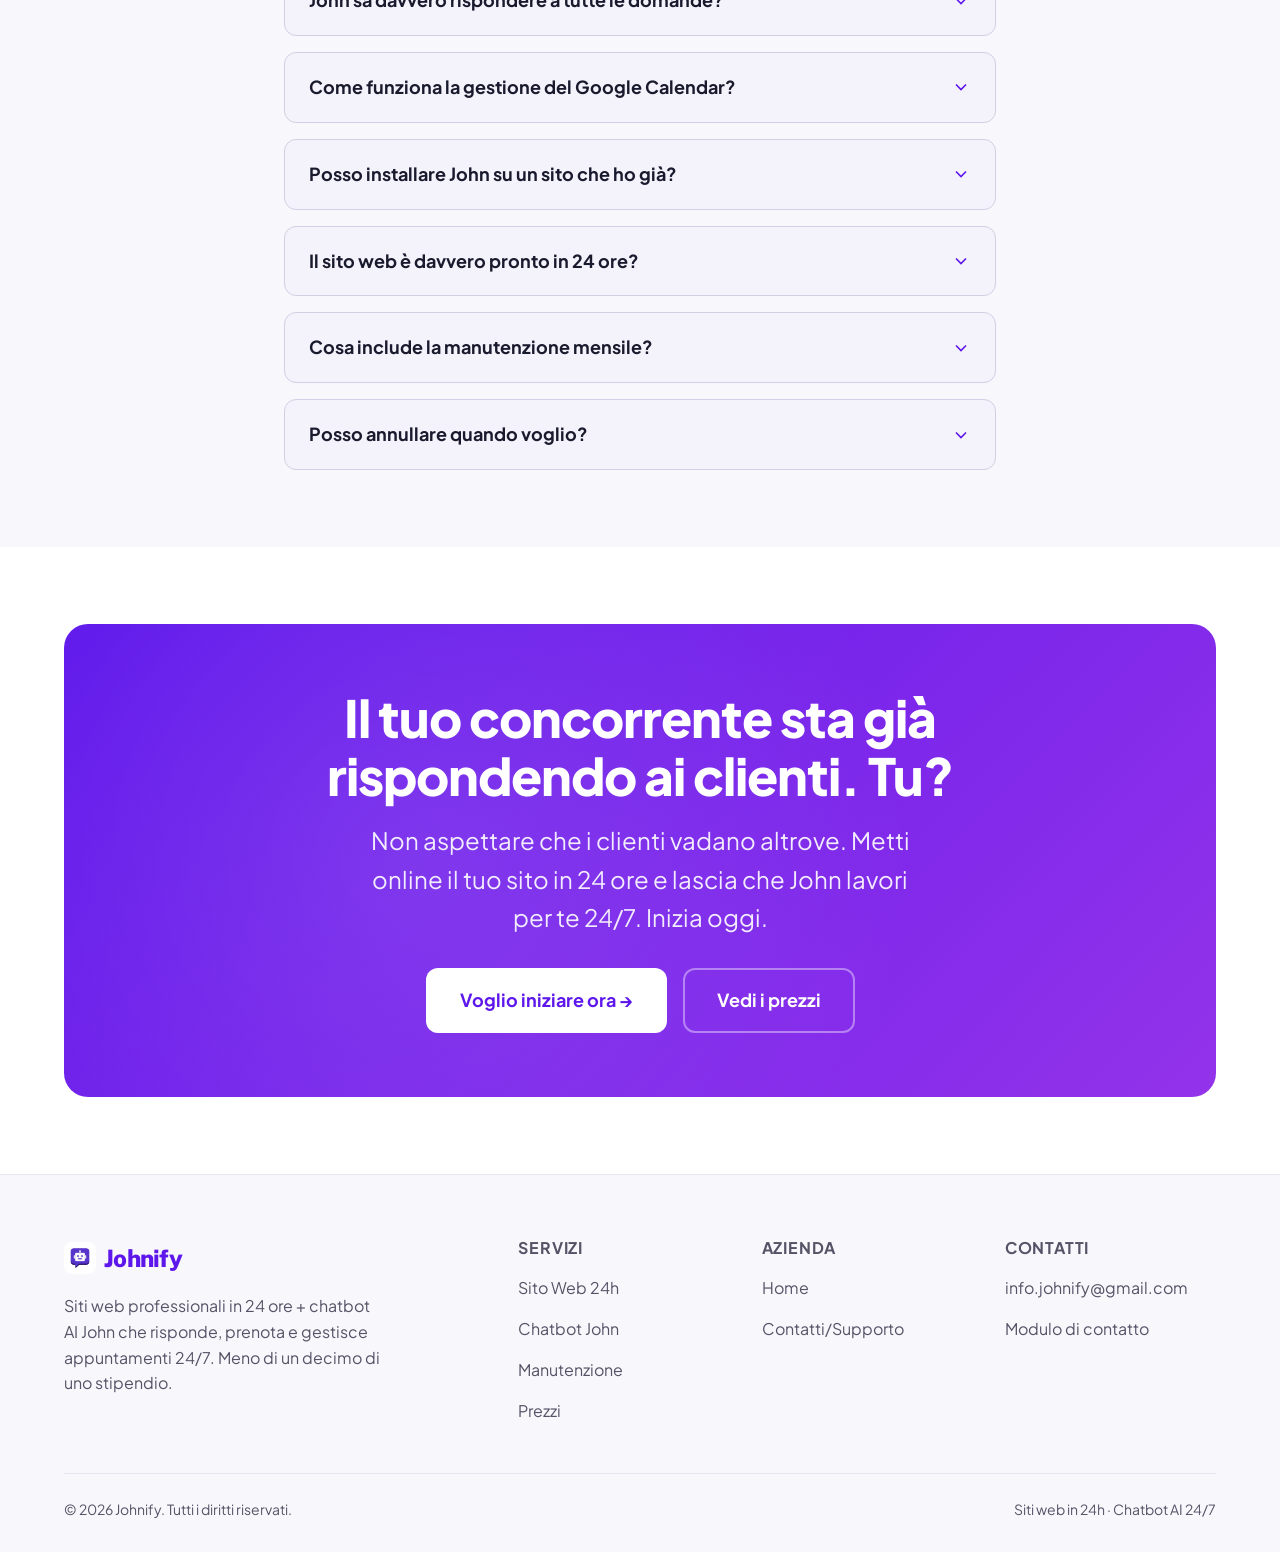
==== commit 23f2400b: "1" ====
--- a/index.html
+++ b/index.html
@@ -1,135 +1,527 @@
 <!DOCTYPE html>
-<html lang="it">
-  <head>
-    <meta charset="UTF-8" />
-    <meta name="viewport" content="width=device-width, initial-scale=1.0" />
-    <title>Johnify — Risposte automatiche e prenotazione appuntamenti</title>
-    <meta
-      name="description"
-      content="Johnify risponde ai clienti 24/7, prenota appuntamenti e riduce le richieste manuali."
-    />
-    <link rel="preconnect" href="https://fonts.googleapis.com" />
-    <link rel="preconnect" href="https://fonts.gstatic.com" crossorigin />
-    <link
-      href="https://fonts.googleapis.com/css2?family=Inter:wght@400;500;600;700;800&display=swap"
-      rel="stylesheet"
-    />
-    <link rel="stylesheet" href="styles.css" />
-  </head>
-  <body>
-    <header class="header">
-      <div class="container nav">
-        <div class="logo">
-          <img src="logo.png" alt="Johnify logo" class="logo-img" />
-          <span class="logo-text">Johnify</span>
-        </div>
-        <nav>
-          <a href="#prenota" class="nav-link">Prenota una call</a>
-        </nav>
-      </div>
-    </header>
-
-    <main>
-      <section class="hero">
-        <div class="container hero-grid">
-          <div>
-            <span class="badge">Risposte automatiche 24/7</span>
-            <h1>Ogni richiesta senza risposta è una decisione rimandata.</h1>
-            <p class="lead">
-              Johnify aiuta studi e attività su appuntamento a rispondere ai clienti in ogni momento,
-              prenotare appuntamenti e ridurre il lavoro ripetitivo senza assumere altro personale.
-            </p>
-            <div class="cta-row">
-              <a href="#prenota" class="btn btn-primary">Prenota una call Zoom di 15 minuti</a>
-              <a href="dettagli.html" class="btn btn-secondary">Scopri di più</a>
-            </div>
-            <p class="microcopy">Senza moduli lenti, senza attese, senza perdere richieste importanti.</p>
-          </div>
-        </div>
-      </section>
-
-      <section class="section" id="problema">
-        <div class="container">
-          <h2>Il problema non è il servizio, ma la gestione delle richieste.</h2>
-          <p class="section-text">
-            Molti professionisti pensano che serva solo fare più pubblicità o abbassare i prezzi.
-            In realtà, il punto spesso è un altro: le richieste arrivano quando nessuno può rispondere.
-          </p>
-
-          <div class="grid-3">
-            <div class="feature-card">
-              <h3>Telefono occupato</h3>
-              <p>Il cliente chiama mentre stai lavorando e non riesce a parlare con nessuno.</p>
-            </div>
-            <div class="feature-card">
-              <h3>Messaggi fuori orario</h3>
-              <p>Le richieste arrivano di sera, nel weekend o quando lo studio è chiuso.</p>
-            </div>
-            <div class="feature-card">
-              <h3>Stesse domande</h3>
-              <p>Orari, disponibilità, prenotazioni, spostamenti e cancellazioni richiedono sempre tempo.</p>
-            </div>
-          </div>
-        </div>
-      </section>
-
-      <section class="section alt">
-        <div class="container split">
-          <div>
-            <h2>Johnify risponde, prenota e aggiorna il calendario.</h2>
-            <p class="section-text">
-              John, il widget AI di Johnify, si integra nel tuo sito e risponde ai clienti 24/7.
-              Può gestire prenotazioni, cancellazioni e riprogrammazioni direttamente sul tuo Google Calendar.
-            </p>
-            <ul class="checklist">
-              <li>Risposte immediate, anche quando sei occupato.</li>
-              <li>Gestione automatica delle richieste più comuni.</li>
-              <li>Meno tempo perso e più attenzione al lavoro vero.</li>
-              <li>Costo molto inferiore a un nuovo dipendente.</li>
-            </ul>
-          </div>
-
-          <div class="info-box">
-            <h3>Un esempio concreto</h3>
-            <p>
-              È sera, il sito riceve una richiesta, il cliente prenota una call o sposta un appuntamento,
-              e il giorno dopo trovi tutto già aggiornato senza aver risposto manualmente.
-            </p>
-          </div>
-        </div>
-      </section>
-
-      <section class="section" id="prenota">
-        <div class="container booking">
-          <h2>Prenota una call di 15 minuti</h2>
-          <p class="section-text">
-            Bastano 15 minuti per spiegare ed implementare tutto.
-          </p>
-
-          <a
-            class="btn btn-primary btn-large"
-            href="https://cal.com/john-nmckfa/15min?user=john-nmckfa&overlayCalendar=true"
-            target="_blank"
-            rel="noopener noreferrer"
-            id="bookingButton"
-          >
-            Prenota una chiamata
+<html lang="it" data-theme="light">
+<head>
+  <meta charset="UTF-8">
+  <meta name="viewport" content="width=device-width, initial-scale=1.0">
+  <title>Johnify — Siti Web in 24h + Assistente AI John che lavora 24/7</title>
+  <meta name="description" content="Johnify crea il tuo sito web professionale in 24 ore e lo potenzia con John, un chatbot AI che risponde, prenota e gestisce appuntamenti sul tuo Google Calendar. Attivo 24/7, a meno di un decimo dello stipendio di un dipendente.">
+  <meta property="og:title" content="Johnify — Siti Web in 24h + Assistente AI John 24/7">
+  <meta property="og:description" content="Sito web professionale in 24 ore. Chatbot AI John che risponde, prenota e gestisce appuntamenti 24/7. A meno di un decimo di uno stipendio.">
+  <meta property="og:type" content="website">
+  <link rel="icon" href="logo.png">
+  <link rel="preconnect" href="https://fonts.googleapis.com">
+  <link rel="preconnect" href="https://fonts.gstatic.com" crossorigin>
+  <link href="https://fonts.googleapis.com/css2?family=Plus+Jakarta+Sans:wght@400;500;600;700;800&family=Public+Sans:wght@600;700;800&display=swap" rel="stylesheet">
+  <link rel="stylesheet" href="style.css">
+  <script>
+    (function(){
+      try {
+        var s = window['localStorage'];
+        var t = s ? s.getItem('johnify-theme') : null;
+        if (!t) t = window.matchMedia('(prefers-color-scheme: dark)').matches ? 'dark' : 'light';
+        document.documentElement.setAttribute('data-theme', t);
+      } catch(e){}
+    })();
+  </script>
+</head>
+<body>
+
+  <!-- ============ HEADER ============ -->
+  <header class="header" id="header">
+    <div class="container">
+      <nav class="nav">
+        <a href="index.html" class="logo" aria-label="Johnify home">
+          <img src="logo.png" alt="Johnify">
+          Johnify
+        </a>
+
+        <ul class="nav-links" id="navLinks">
+          <li><a href="index.html" class="active">Home</a></li>
+          <li><a href="servizi.html">Servizi</a></li>
+          <li><a href="chatbot.html">Chatbot John</a></li>
+          <li><a href="prezzi.html">Prezzi</a></li>
+          <li><a href="contatti.html">Contatti</a></li>
+        </ul>
+
+        <div class="nav-actions">
+          <button class="theme-toggle" data-theme-toggle aria-label="Cambia tema">
+            <svg id="themeIcon" width="20" height="20" viewBox="0 0 24 24" fill="none" stroke="currentColor" stroke-width="2"><circle cx="12" cy="12" r="5"/><path d="M12 1v2M12 21v2M4.22 4.22l1.42 1.42M18.36 18.36l1.42 1.42M1 12h2M21 12h2M4.22 19.78l1.42-1.42M18.36 5.64l1.42-1.42"/></svg>
+          </button>
+          <a href="contatti.html" class="btn btn-primary">Inizia Ora</a>
+          <button class="menu-toggle" id="menuToggle" aria-label="Apri menu">
+            <span></span><span></span><span></span>
+          </button>
+        </div>
+      </nav>
+    </div>
+  </header>
+
+  <!-- ============ HERO ============ -->
+  <section class="hero">
+    <div class="container">
+      <div class="hero-grid">
+        <div class="hero-content">
+          <span class="badge">⚡ Online in 24 ore</span>
+          <h1>Il tuo sito web pronto domani.<br><span class="text-gradient">Il tuo nuovo dipendente non dorme mai.</span></h1>
+          <p>Johnify ti consegna un sito web professionale in 24 ore e lo potenzia con <strong>John</strong>, un chatbot AI addestrato sui dati del tuo business. Risponde a ogni domanda, prenota e gestisce appuntamenti sul tuo Google Calendar — 24 ore su 24, 7 giorni su 7.</p>
+          <div class="hero-actions">
+            <a href="contatti.html" class="btn btn-primary btn-lg">Voglio il mio sito →</a>
+            <a href="chatbot.html" class="btn btn-secondary btn-lg">Scopri John</a>
+          </div>
+          <div class="hero-trust">
+            <div class="hero-trust-item">
+              <span class="hero-trust-value">24h</span>
+              <span class="hero-trust-label">Sito online</span>
+            </div>
+            <div class="hero-trust-item">
+              <span class="hero-trust-value">24/7</span>
+              <span class="hero-trust-label">Chatbot attivo</span>
+            </div>
+            <div class="hero-trust-item">
+              <span class="hero-trust-value">-90%</span>
+              <span class="hero-trust-label">vs. dipendente</span>
+            </div>
+          </div>
+        </div>
+
+        <div class="hero-visual">
+          <div class="chat-preview">
+            <div class="chat-preview-header">
+              <div class="chat-preview-avatar">J</div>
+              <div>
+                <div class="chat-preview-name">John</div>
+                <div class="chat-preview-status">Online · Risponde subito</div>
+              </div>
+            </div>
+            <div class="chat-preview-body">
+              <div class="chat-msg chat-msg-bot">Ciao! Sono John, l'assistente virtuale. Come posso aiutarti?</div>
+              <div class="chat-msg chat-msg-user">Vorrei prenotare un appuntamento per giovedì</div>
+              <div class="chat-msg chat-msg-bot">Perfetto! Ho posto libero giovedì alle 14:00 o alle 16:30. Quale preferisci?</div>
+              <div class="chat-msg chat-msg-user">Alle 16:30 va bene</div>
+              <div class="chat-msg chat-msg-bot">Fatto! Appuntamento confermato per giovedì alle 16:30. Riceverai un'email di conferma. A presto!</div>
+            </div>
+          </div>
+        </div>
+      </div>
+    </div>
+  </section>
+
+  <!-- ============ PROBLEM / SOLUTION ============ -->
+  <section class="section section-alt">
+    <div class="container">
+      <div class="section-header">
+        <span class="section-label">Il problema</span>
+        <h2>Ogni cliente perso di notte è un cliente perso per sempre</h2>
+        <p>Il 67% dei clienti aspetta una risposta entro 5 minuti. Se non rispondi — perché stai dormendo, sei in riunione, o sei troppo occupato — vanno dal concorrente.</p>
+      </div>
+      <div class="features-grid">
+        <div class="feature-card">
+          <div class="feature-icon">
+            <svg width="24" height="24" viewBox="0 0 24 24" fill="none" stroke="currentColor" stroke-width="2"><circle cx="12" cy="12" r="10"/><path d="M12 6v6l4 2"/></svg>
+          </div>
+          <h3>Il tempo è denaro</h3>
+          <p>Ogni chiamata persa, ogni messaggio senza risposta, ogni cliente che aspetta sono ricavi che vanno altrove. Un lead contattato dopo 5 minuti ha 21 volte meno probabilità di convertirsi.</p>
+        </div>
+        <div class="feature-card">
+          <div class="feature-icon">
+            <svg width="24" height="24" viewBox="0 0 24 24" fill="none" stroke="currentColor" stroke-width="2"><path d="M17 21v-2a4 4 0 0 0-4-4H5a4 4 0 0 0-4 4v2"/><circle cx="9" cy="7" r="4"/><path d="M23 21v-2a4 4 0 0 0-3-3.87M16 3.13a4 4 0 0 1 0 7.75"/></svg>
+          </div>
+          <h3>Un dipendente costa tanto</h3>
+          <p>Assumere qualcuno che risponde al telefono e ai messaggi costa €1.500-2.500 al mese, ferie, malattie, pause. E lavora 8 ore, non 24.</p>
+        </div>
+        <div class="feature-card">
+          <div class="feature-icon">
+            <svg width="24" height="24" viewBox="0 0 24 24" fill="none" stroke="currentColor" stroke-width="2"><path d="M22 11.08V12a10 10 0 1 1-5.93-9.14"/><polyline points="22 4 12 14.01 9 11.01"/></svg>
+          </div>
+          <h3>La soluzione è John</h3>
+          <p>John risponde istantaneamente, 24/7. Prenota, sposta e cancella appuntamenti sul tuo Google Calendar. Non si ammala, non va in ferie, non fa pause. Costa meno di un decimo di uno stipendio.</p>
+        </div>
+      </div>
+    </div>
+  </section>
+
+  <!-- ============ SERVICES ============ -->
+  <section class="section" id="servizi">
+    <div class="container">
+      <div class="section-header">
+        <span class="section-label">Cosa facciamo</span>
+        <h2>Due servizi. Un risultato: la tua attività cresce.</h2>
+        <p>Tutto ciò che ti serve per dominare la tua presenza online — dal sito web all'assistente AI che lavora mentre dormi.</p>
+      </div>
+      <div class="services-grid">
+        <div class="service-card">
+          <span class="service-card-tag">Sito Web</span>
+          <h3>Sito professionale in 24 ore</h3>
+          <p>Un sito web moderno, veloce e ottimizzato per i motori di ricerca — pronto e online entro domani. Niente attese di settimane, niente complicazioni tecniche. Ci occupiamo di tutto noi.</p>
+          <ul class="service-features">
+            <li>Design moderno e responsive (perfetto su mobile)</li>
+            <li>Ottimizzato SEO per farsi trovare su Google</li>
+            <li>Online in 24 ore dalla conferma</li>
+            <li>Integrazione Google Calendar e Maps</li>
+            <li>Dominio e hosting inclusi</li>
+          </ul>
+          <div class="service-price">
+            <span class="service-price-value">€350</span>
+            <span class="service-price-period">una tantum</span>
+          </div>
+        </div>
+
+        <div class="service-card">
+          <span class="service-card-tag">Chatbot AI</span>
+          <h3>John — il tuo assistente 24/7</h3>
+          <p>Un chatbot AI addestrato sui dati del tuo business, installabile sul sito appena creato o su quello che hai già. Risponde a ogni domanda, prenota e gestisce appuntamenti direttamente sul tuo Google Calendar. Sempre attivo, sempre preciso.</p>
+          <ul class="service-features">
+            <li>Addestrato sui dati del tuo business</li>
+            <li>Risponde a tutte le domande dei clienti</li>
+            <li>Prenota, sposta ed elimina appuntamenti</li>
+            <li>Sincronizzato col tuo Google Calendar</li>
+            <li>Installabile su qualsiasi sito (nuovo o esistente)</li>
+          </ul>
+          <div class="service-price">
+            <span class="service-price-value">€149</span>
+            <span class="service-price-period">/mese</span>
+          </div>
+        </div>
+      </div>
+    </div>
+  </section>
+
+  <!-- ============ CHATBOT HIGHLIGHT ============ -->
+  <section class="section section-alt">
+    <div class="container">
+      <div class="section-header">
+        <span class="section-label">Il chatbot John</span>
+        <h2>Immagina di avere il miglior dipendente che tu abbia mai avuto</h2>
+        <p>John non è un chatbot generico. È addestrato specificamente sul tuo business, conosce i tuoi servizi, i tuoi orari, le tue tariffe. Lavora per te senza sosta.</p>
+      </div>
+      <div class="features-grid">
+        <div class="feature-card">
+          <div class="feature-icon">
+            <svg width="24" height="24" viewBox="0 0 24 24" fill="none" stroke="currentColor" stroke-width="2"><path d="M21 15a2 2 0 0 1-2 2H7l-4 4V5a2 2 0 0 1 2-2h14a2 2 0 0 1 2 2z"/></svg>
+          </div>
+          <h3>Risponde a tutto</h3>
+          <p>Domande su prezzi, orari, servizi, disponibilità, location, policy — John sa rispondere a tutto perché è addestrato sui dati del tuo business. Niente più "vi richiamiamo".</p>
+        </div>
+        <div class="feature-card">
+          <div class="feature-icon">
+            <svg width="24" height="24" viewBox="0 0 24 24" fill="none" stroke="currentColor" stroke-width="2"><rect x="3" y="4" width="18" height="18" rx="2" ry="2"/><line x1="16" y1="2" x2="16" y2="6"/><line x1="8" y1="2" x2="8" y2="6"/><line x1="3" y1="10" x2="21" y2="10"/></svg>
+          </div>
+          <h3>Gestisce il calendario</h3>
+          <p>John prenota appuntamenti direttamente sul tuo Google Calendar. Se un cliente vuole spostare o cancellare, lo fa in automatico — senza che tu tocchi il telefono.</p>
+        </div>
+        <div class="feature-card">
+          <div class="feature-icon">
+            <svg width="24" height="24" viewBox="0 0 24 24" fill="none" stroke="currentColor" stroke-width="2"><path d="M12 2a10 10 0 1 0 10 10A10 10 0 0 0 12 2z"/><path d="M12 6v6l4 2"/></svg>
+          </div>
+          <h3>Sempre attivo, 24/7</h3>
+          <p>Di notte, nei weekend, durante le feste, quando sei in riunione o in ferie. John non fa pause, non va a casa, non si ammala. È sempre lì, pronto a rispondere e convertire visitatori in clienti.</p>
+        </div>
+      </div>
+      <div style="text-align:center; margin-top: var(--space-10);">
+        <a href="chatbot.html" class="btn btn-primary btn-lg">Scopri John nel dettaglio →</a>
+      </div>
+    </div>
+  </section>
+
+  <!-- ============ COST COMPARISON ============ -->
+  <section class="section">
+    <div class="container container-narrow">
+      <div class="section-header">
+        <span class="section-label">Fai i conti</span>
+        <h2>John costa meno di un decimo di un dipendente</h2>
+        <p>Smetti di pagare stipendi, contributi, ferie e malattie. John fa lo stesso lavoro — meglio, più veloce, 24 ore su 24 — a una frazione del costo.</p>
+      </div>
+      <div class="comparison">
+        <div class="comparison-grid">
+          <div class="comparison-cell header"></div>
+          <div class="comparison-cell header highlight">John (AI)</div>
+          <div class="comparison-cell header">Dipendente</div>
+        </div>
+        <div class="comparison-grid">
+          <div class="comparison-cell label">Costo mensile</div>
+          <div class="comparison-cell highlight">€149/mese</div>
+          <div class="comparison-cell">€1.500-2.500/mese</div>
+        </div>
+        <div class="comparison-grid">
+          <div class="comparison-cell label">Orari di lavoro</div>
+          <div class="comparison-cell highlight">24/7, sempre attivo</div>
+          <div class="comparison-cell">8h/giorno, 5 giorni</div>
+        </div>
+        <div class="comparison-grid">
+          <div class="comparison-cell label">Ferie e malattia</div>
+          <div class="comparison-cell highlight">
+            <svg class="comparison-icon-yes" width="20" height="20" viewBox="0 0 24 24" fill="none" stroke="currentColor" stroke-width="3"><polyline points="20 6 9 17 4 12"/></svg>
+            Mai assente
+          </div>
+          <div class="comparison-cell">
+            <svg class="comparison-icon-no" width="20" height="20" viewBox="0 0 24 24" fill="none" stroke="currentColor" stroke-width="2"><line x1="18" y1="6" x2="6" y2="18"/><line x1="6" y1="6" x2="18" y2="18"/></svg>
+            Sì, paga anche quando assente
+          </div>
+        </div>
+        <div class="comparison-grid">
+          <div class="comparison-cell label">Contributi INPS</div>
+          <div class="comparison-cell highlight">
+            <svg class="comparison-icon-yes" width="20" height="20" viewBox="0 0 24 24" fill="none" stroke="currentColor" stroke-width="3"><polyline points="20 6 9 17 4 12"/></svg>
+            Zero
+          </div>
+          <div class="comparison-cell">
+            <svg class="comparison-icon-no" width="20" height="20" viewBox="0 0 24 24" fill="none" stroke="currentColor" stroke-width="2"><line x1="18" y1="6" x2="6" y2="18"/><line x1="6" y1="6" x2="18" y2="18"/></svg>
+            ~30% in più
+          </div>
+        </div>
+        <div class="comparison-grid">
+          <div class="comparison-cell label">Tempo di risposta</div>
+          <div class="comparison-cell highlight">Istantaneo</div>
+          <div class="comparison-cell">Dipende dal carico</div>
+        </div>
+        <div class="comparison-grid">
+          <div class="comparison-cell label">Formazione</div>
+          <div class="comparison-cell highlight">Addestrato in 1 giorno</div>
+          <div class="comparison-cell">Settimane o mesi</div>
+        </div>
+        <div class="comparison-grid">
+          <div class="comparison-cell label">Risposte a domande</div>
+          <div class="comparison-cell highlight">Sempre coerenti</div>
+          <div class="comparison-cell">Variano per umore</div>
+        </div>
+        <div class="comparison-grid">
+          <div class="comparison-cell label">Gestione calendario</div>
+          <div class="comparison-cell highlight">
+            <svg class="comparison-icon-yes" width="20" height="20" viewBox="0 0 24 24" fill="none" stroke="currentColor" stroke-width="3"><polyline points="20 6 9 17 4 12"/></svg>
+            Automatica
+          </div>
+          <div class="comparison-cell">
+            <svg class="comparison-icon-no" width="20" height="20" viewBox="0 0 24 24" fill="none" stroke="currentColor" stroke-width="2"><line x1="18" y1="6" x2="6" y2="18"/><line x1="6" y1="6" x2="18" y2="18"/></svg>
+            Manuale
+          </div>
+        </div>
+      </div>
+      <div style="text-align:center; margin-top: var(--space-10);">
+        <a href="prezzi.html" class="btn btn-primary btn-lg">Vedi tutti i prezzi →</a>
+      </div>
+    </div>
+  </section>
+
+  <!-- ============ HOW IT WORKS ============ -->
+  <section class="section section-alt">
+    <div class="container">
+      <div class="section-header">
+        <span class="section-label">Come funziona</span>
+        <h2>Pronto in 3 passi. Nessuna competenza tecnica richiesta.</h2>
+      </div>
+      <div class="steps">
+        <div class="step">
+          <h3>Ci dici cosa ti serve</h3>
+          <p>Compila il modulo di contatto. Ci racconti del tuo business, dei tuoi servizi, dei tuoi orari. Noi ascoltiamo e capiamo cosa ti serve.</p>
+        </div>
+        <div class="step">
+          <h3>Creiamo e addestriamo</h3>
+          <p>Entro 24 ore il tuo sito è online. Addestriamo John con i dati del tuo business e lo colleghiamo al tuo Google Calendar. Tutto pronto.</p>
+        </div>
+        <div class="step">
+          <h3>John lavora per te</h3>
+          <p>Da quel momento, John risponde ai clienti 24/7, prenota appuntamenti, e tu ti godi i risultati. Tu ti concentri sul tuo lavoro, lui fa il resto.</p>
+        </div>
+      </div>
+    </div>
+  </section>
+
+  <!-- ============ TESTIMONIALS ============ -->
+  <section class="section">
+    <div class="container">
+      <div class="section-header">
+        <span class="section-label">Dicono di noi</span>
+        <h2>Business owner che hanno già scelto John</h2>
+      </div>
+      <div class="testimonials-grid">
+        <div class="testimonial-card">
+          <div class="testimonial-stars">★★★★★</div>
+          <blockquote>"Ho messo John sul sito del mio studio. In una settimana ha prenotato 23 appuntamenti mentre io ero in sala visita. Prima perdevo almeno 5-6 clienti a settimana perché non riuscivo a rispondere al telefono."</blockquote>
+          <div class="testimonial-author">
+            <div class="testimonial-avatar">MR</div>
+            <div>
+              <div class="testimonial-name">Anonimo</div>
+              <div class="testimonial-role">Studio dentistico, Milano</div>
+            </div>
+          </div>
+        </div>
+        <div class="testimonial-card">
+          <div class="testimonial-stars">★★★★★</div>
+          <blockquote>"Avevamo un sito vecchio che non convertiva. Johnify ci ha fatto un sito nuovo in due giorni e ci ha installato John. Ora i clienti prenotano da soli a mezzanotte. Non torno indietro."</blockquote>
+          <div class="testimonial-author">
+            <div class="testimonial-avatar">GS</div>
+            <div>
+              <div class="testimonial-name">Anonimo</div>
+              <div class="testimonial-role">Centro estetico, Roma</div>
+            </div>
+          </div>
+        </div>
+        <div class="testimonial-card">
+          <div class="testimonial-stars">★★★★★</div>
+          <blockquote>"Pensavo fosse troppo bello per essere vero. Invece John risponde davvero a tutto, anche le domande difficili sui nostri servizi. Costa meno di quello che spendevo in una settimana di pubblicità."</blockquote>
+          <div class="testimonial-author">
+            <div class="testimonial-avatar">LB</div>
+            <div>
+              <div class="testimonial-name">Anonimo</div>
+              <div class="testimonial-role">Autofficina, Torino</div>
+            </div>
+          </div>
+        </div>
+      </div>
+    </div>
+  </section>
+
+  <!-- ============ FAQ ============ -->
+  <section class="section section-alt">
+    <div class="container container-narrow">
+      <div class="section-header">
+        <span class="section-label">Domande frequenti</span>
+        <h2>Tutto quello che vuoi sapere</h2>
+      </div>
+      <div class="faq-list" id="faqList">
+        <div class="faq-item">
+          <button class="faq-question">
+            John sa davvero rispondere a tutte le domande?
+            <svg class="faq-icon" width="20" height="20" viewBox="0 0 24 24" fill="none" stroke="currentColor" stroke-width="2"><polyline points="6 9 12 15 18 9"/></svg>
+          </button>
+          <div class="faq-answer">
+            <div class="faq-answer-inner">John viene addestrato con i dati specifici del tuo business: servizi, prezzi, orari, policy, location, FAQ. Risponde a tutte le domande che riguardano la tua attività con precisione. Se una domanda esce dal suo ambito, la gestisce elegantemente e segnala il limite.</div>
+          </div>
+        </div>
+        <div class="faq-item">
+          <button class="faq-question">
+            Come funziona la gestione del Google Calendar?
+            <svg class="faq-icon" width="20" height="20" viewBox="0 0 24 24" fill="none" stroke="currentColor" stroke-width="2"><polyline points="6 9 12 15 18 9"/></svg>
+          </button>
+          <div class="faq-answer">
+            <div class="faq-answer-inner">John si collega direttamente al tuo Google Calendar. Quando un cliente chiede di prenotare, John controlla la disponibilità in tempo reale, propone gli slot liberi, e crea l'evento sul calendario appena il cliente conferma. Se il cliente vuole spostare o cancellare, John lo fa automaticamente — tu non devi fare nulla.</div>
+          </div>
+        </div>
+        <div class="faq-item">
+          <button class="faq-question">
+            Posso installare John su un sito che ho già?
+            <svg class="faq-icon" width="20" height="20" viewBox="0 0 24 24" fill="none" stroke="currentColor" stroke-width="2"><polyline points="6 9 12 15 18 9"/></svg>
+          </button>
+          <div class="faq-answer">
+            <div class="faq-answer-inner">Assolutamente sì. John può essere installato su qualsiasi sito web, nuovo o esistente. Il widget è un semplice frammento di codice che inseriamo per te — niente configurazioni complicate. Se non hai un sito, possiamo creartene uno da zero in 24 ore.</div>
+          </div>
+        </div>
+        <div class="faq-item">
+          <button class="faq-question">
+            Il sito web è davvero pronto in 24 ore?
+            <svg class="faq-icon" width="20" height="20" viewBox="0 0 24 24" fill="none" stroke="currentColor" stroke-width="2"><polyline points="6 9 12 15 18 9"/></svg>
+          </button>
+          <div class="faq-answer">
+            <div class="faq-answer-inner">Sì. Dalla conferma dell'ordine, il tuo sito è online entro 24 ore. Lavoriamo velocemente perché abbiamo un processo collaudato e usiamo strumenti professionali. Il sito è completo, responsive e ottimizzato SEO — non una versione provvisoria.</div>
+          </div>
+        </div>
+        <div class="faq-item">
+          <button class="faq-question">
+            Cosa include la manutenzione mensile?
+            <svg class="faq-icon" width="20" height="20" viewBox="0 0 24 24" fill="none" stroke="currentColor" stroke-width="2"><polyline points="6 9 12 15 18 9"/></svg>
+          </button>
+          <div class="faq-answer">
+            <div class="faq-answer-inner">La manutenzione mensile include aggiornamenti di sicurezza, backup, piccole modifiche ai contenuti (testi, foto, orari), monitoraggio uptime, e aggiornamenti del chatbot John con nuove informazioni sul tuo business. Tieni il sito sempre aggiornato e funzionante senza preoccuparti di nulla.</div>
+          </div>
+        </div>
+        <div class="faq-item">
+          <button class="faq-question">
+            Posso annullare quando voglio?
+            <svg class="faq-icon" width="20" height="20" viewBox="0 0 24 24" fill="none" stroke="currentColor" stroke-width="2"><polyline points="6 9 12 15 18 9"/></svg>
+          </button>
+          <div class="faq-answer">
+            <div class="faq-answer-inner">Sì, non ci sono contratti vincolanti. Il servizio del chatbot e la manutenzione mensile si rinnovano mese per mese. Puoi annullare in qualsiasi momento con un preavviso di 30 giorni. Il sito web è tuo: resta online anche se smetti il servizio di manutenzione.</div>
+          </div>
+        </div>
+      </div>
+    </div>
+  </section>
+
+  <!-- ============ CTA ============ -->
+  <section class="section">
+    <div class="container">
+      <div class="cta-banner">
+        <h2>Il tuo concorrente sta già rispondendo ai clienti. Tu?</h2>
+        <p>Non aspettare che i clienti vadano altrove. Metti online il tuo sito in 24 ore e lascia che John lavori per te 24/7. Inizia oggi.</p>
+        <div class="hero-actions" style="justify-content: center;">
+          <a href="contatti.html" class="btn btn-lg">Voglio iniziare ora →</a>
+          <a href="prezzi.html" class="btn btn-secondary btn-lg">Vedi i prezzi</a>
+        </div>
+      </div>
+    </div>
+  </section>
+
+  <!-- ============ FOOTER ============ -->
+  <footer class="footer">
+    <div class="container">
+      <div class="footer-grid">
+        <div class="footer-brand">
+          <a href="index.html" class="logo">
+            <img src="logo.png" alt="Johnify">
+            Johnify
           </a>
-
-          <p class="microcopy">
-            Non perdere tempo.
-          </p>
-        </div>
-      </section>
-    </main>
-
-    <footer class="footer">
-      <div class="container footer-inner">
-        <p>Johnify</p>
-        <p>Automazione per richieste, prenotazioni e appuntamenti.</p>
-      </div>
-    </footer>
-
-    <script src="script.js"></script>
-  </body>
-</html>+          <p>Siti web professionali in 24 ore + chatbot AI John che risponde, prenota e gestisce appuntamenti 24/7. Meno di un decimo di uno stipendio.</p>
+        </div>
+        <div class="footer-col">
+          <h4>Servizi</h4>
+          <ul>
+            <li><a href="servizi.html">Sito Web 24h</a></li>
+            <li><a href="chatbot.html">Chatbot John</a></li>
+            <li><a href="servizi.html">Manutenzione</a></li>
+            <li><a href="prezzi.html">Prezzi</a></li>
+          </ul>
+        </div>
+        <div class="footer-col">
+          <h4>Azienda</h4>
+          <ul>
+            <li><a href="index.html">Home</a></li>
+            <li><a href="contatti.html">Contatti/Supporto</a></li>
+          </ul>
+        </div>
+        <div class="footer-col">
+          <h4>Contatti</h4>
+          <ul>
+            <li><a href="mailto:info.johnify@gmail.com">info.johnify@gmail.com</a></li>
+            <li><a href="contatti.html">Modulo di contatto</a></li>
+          </ul>
+        </div>
+      </div>
+      <div class="footer-bottom">
+        <span>© 2026 Johnify. Tutti i diritti riservati.</span>
+        <span>Siti web in 24h · Chatbot AI 24/7</span>
+      </div>
+    </div>
+  </footer>
+
+  <!-- ============ CHAT WIDGET ============ -->
+  <div class="chat-widget" id="chatWidget">
+    <div class="chat-widget-window" id="chatWindow">
+      <div class="chat-widget-header">
+        <div class="chat-preview-avatar">J</div>
+        <div class="chat-widget-header-info">
+          <div class="chat-preview-name">John</div>
+          <div class="chat-preview-status">Online · Risponde subito</div>
+        </div>
+        <button class="chat-widget-close" id="chatClose" aria-label="Chiudi chat">
+          <svg width="20" height="20" viewBox="0 0 24 24" fill="none" stroke="currentColor" stroke-width="2"><line x1="18" y1="6" x2="6" y2="18"/><line x1="6" y1="6" x2="18" y2="18"/></svg>
+        </button>
+      </div>
+      <div class="chat-widget-messages" id="chatMessages">
+        <div class="chat-msg chat-msg-bot">Ciao! Sono John, l'assistente virtuale di Johnify. Come posso aiutarti oggi?</div>
+      </div>
+      <div class="chat-widget-input">
+        <input type="text" id="chatInput" placeholder="Scrivi un messaggio..." aria-label="Messaggio">
+        <button class="chat-widget-send" id="chatSend" aria-label="Invia">
+          <svg width="20" height="20" viewBox="0 0 24 24" fill="none" stroke="currentColor" stroke-width="2"><line x1="22" y1="2" x2="11" y2="13"/><polygon points="22 2 15 22 11 13 2 9 22 2"/></svg>
+        </button>
+      </div>
+    </div>
+    <button class="chat-widget-toggle" id="chatToggle" aria-label="Apri chat con John">
+      <svg width="28" height="28" viewBox="0 0 24 24" fill="none" stroke="currentColor" stroke-width="2"><path d="M21 11.5a8.38 8.38 0 0 1-.9 3.8 8.5 8.5 0 0 1-7.6 4.7 8.38 8.38 0 0 1-3.8-.9L3 21l1.9-5.7a8.38 8.38 0 0 1-.9-3.8 8.5 8.5 0 0 1 4.7-7.6 8.38 8.38 0 0 1 3.8-.9h.5a8.48 8.48 0 0 1 8 8v.5z"/></svg>
+      <span class="notification-dot"></span>
+    </button>
+  </div>
+
+  <script src="script.js"></script>
+</body>
+</html>
--- a/style.css
+++ b/style.css
@@ -0,0 +1,1541 @@
+/* ============================================================
+   JOHNIFY — Design System (Brand: #5e17eb)
+   ============================================================ */
+
+/* ---------- Design Tokens ---------- */
+:root {
+  /* Type Scale */
+  --text-xs: clamp(0.75rem, 0.7rem + 0.25vw, 0.875rem);
+  --text-sm: clamp(0.875rem, 0.8rem + 0.35vw, 1rem);
+  --text-base: clamp(1rem, 0.95rem + 0.25vw, 1.125rem);
+  --text-lg: clamp(1.125rem, 1rem + 0.75vw, 1.5rem);
+  --text-xl: clamp(1.5rem, 1.2rem + 1.25vw, 2.25rem);
+  --text-2xl: clamp(2rem, 1.2rem + 2.5vw, 3.5rem);
+  --text-3xl: clamp(2.5rem, 1rem + 4vw, 5rem);
+  --text-hero: clamp(2.75rem, 0.5rem + 7vw, 7rem);
+
+  /* Spacing */
+  --space-1: 0.25rem;
+  --space-2: 0.5rem;
+  --space-3: 0.75rem;
+  --space-4: 1rem;
+  --space-5: 1.25rem;
+  --space-6: 1.5rem;
+  --space-8: 2rem;
+  --space-10: 2.5rem;
+  --space-12: 3rem;
+  --space-16: 4rem;
+  --space-20: 5rem;
+  --space-24: 6rem;
+  --space-32: 8rem;
+
+  /* Radius */
+  --radius-sm: 0.375rem;
+  --radius-md: 0.5rem;
+  --radius-lg: 0.75rem;
+  --radius-xl: 1rem;
+  --radius-2xl: 1.5rem;
+  --radius-full: 9999px;
+
+  /* Transitions */
+  --transition: 200ms cubic-bezier(0.16, 1, 0.3, 1);
+  --transition-slow: 400ms cubic-bezier(0.16, 1, 0.3, 1);
+}
+
+/* ---------- Light Mode (Default) ---------- */
+:root,
+[data-theme='light'] {
+  --color-bg: #ffffff;
+  --color-bg-alt: #f8f7fc;
+  --color-surface: #f4f2fa;
+  --color-surface-2: #e8e4f2;
+  --color-border: #d4cfe4;
+  --color-divider: #e8e4f2;
+
+  --color-text: #1a1a2e;
+  --color-text-muted: #555366;
+  --color-text-faint: #9d9ab0;
+
+  --color-primary: #5e17eb;
+  --color-primary-hover: #4a13c4;
+  --color-primary-light: #f0e9ff;
+  --color-primary-contrast: #ffffff;
+
+  --color-accent: #9333ea;
+  --color-success: #16a34a;
+  --color-warning: #ea580c;
+
+  --shadow-sm: 0 1px 2px rgba(0, 0, 0, 0.05);
+  --shadow-md: 0 4px 6px -1px rgba(0, 0, 0, 0.1), 0 2px 4px -2px rgba(0, 0, 0, 0.1);
+  --shadow-lg: 0 10px 15px -3px rgba(0, 0, 0, 0.1), 0 4px 6px -4px rgba(0, 0, 0, 0.1);
+  --shadow-xl: 0 20px 25px -5px rgba(0, 0, 0, 0.1), 0 8px 10px -6px rgba(0, 0, 0, 0.1);
+  --shadow-glow: 0 0 40px rgba(94, 23, 235, 0.15);
+
+  --gradient-hero: radial-gradient(ellipse 80% 50% at 50% -20%, rgba(94, 23, 235, 0.12), transparent);
+  --gradient-primary: linear-gradient(135deg, #5e17eb, #9333ea);
+}
+
+/* ---------- Dark Mode ---------- */
+[data-theme='dark'] {
+  --color-bg: #0d0b16;
+  --color-bg-alt: #14111f;
+  --color-surface: #1e1a2e;
+  --color-surface-2: #2a2540;
+  --color-border: #332d4a;
+  --color-divider: #1e1a2e;
+
+  --color-text: #e6e2f0;
+  --color-text-muted: #9d99b5;
+  --color-text-faint: #6b6880;
+
+  --color-primary: #9d4dff;
+  --color-primary-hover: #b07eff;
+  --color-primary-light: #2a1a45;
+  --color-primary-contrast: #ffffff;
+
+  --color-accent: #c4a8ff;
+  --color-success: #4ade80;
+  --color-warning: #fb923c;
+
+  --shadow-sm: 0 1px 2px rgba(0, 0, 0, 0.3);
+  --shadow-md: 0 4px 6px -1px rgba(0, 0, 0, 0.4), 0 2px 4px -2px rgba(0, 0, 0, 0.3);
+  --shadow-lg: 0 10px 15px -3px rgba(0, 0, 0, 0.4), 0 4px 6px -4px rgba(0, 0, 0, 0.3);
+  --shadow-xl: 0 20px 25px -5px rgba(0, 0, 0, 0.5), 0 8px 10px -6px rgba(0, 0, 0, 0.4);
+  --shadow-glow: 0 0 40px rgba(157, 77, 255, 0.2);
+
+  --gradient-hero: radial-gradient(ellipse 80% 50% at 50% -20%, rgba(157, 77, 255, 0.15), transparent);
+  --gradient-primary: linear-gradient(135deg, #9d4dff, #c4a8ff);
+}
+
+/* ---------- Reset & Base ---------- */
+*,
+*::before,
+*::after {
+  box-sizing: border-box;
+  margin: 0;
+  padding: 0;
+}
+
+html {
+  -webkit-text-size-adjust: none;
+  text-size-adjust: none;
+  -webkit-font-smoothing: antialiased;
+  -moz-osx-font-smoothing: grayscale;
+  text-rendering: optimizeLegibility;
+  scroll-behavior: smooth;
+  scroll-padding-top: 5rem;
+}
+
+body {
+  min-height: 100dvh;
+  line-height: 1.6;
+  font-family: 'Plus Jakarta Sans', system-ui, -apple-system, sans-serif;
+  font-size: var(--text-base);
+  color: var(--color-text);
+  background-color: var(--color-bg);
+  overflow-x: hidden;
+}
+
+img, picture, video, canvas, svg {
+  display: block;
+  max-width: 100%;
+  height: auto;
+}
+
+ul, ol {
+  list-style: none;
+}
+
+input, button, textarea, select {
+  font: inherit;
+  color: inherit;
+}
+
+h1, h2, h3, h4, h5, h6 {
+  text-wrap: balance;
+  line-height: 1.15;
+  font-weight: 800;
+  letter-spacing: -0.02em;
+}
+
+p, li {
+  text-wrap: pretty;
+  max-width: 72ch;
+}
+
+a {
+  text-decoration: none;
+  color: inherit;
+  transition: color var(--transition);
+}
+
+button {
+  cursor: pointer;
+  background: none;
+  border: none;
+}
+
+::selection {
+  background: var(--color-primary-light);
+  color: var(--color-primary);
+}
+
+:focus-visible {
+  outline: 2px solid var(--color-primary);
+  outline-offset: 3px;
+  border-radius: var(--radius-sm);
+}
+
+@media (prefers-reduced-motion: reduce) {
+  *, *::before, *::after {
+    animation-duration: 0.01ms !important;
+    animation-iteration-count: 1 !important;
+    transition-duration: 0.01ms !important;
+    scroll-behavior: auto !important;
+  }
+}
+
+/* ---------- Utility ---------- */
+.container {
+  width: 100%;
+  max-width: 1200px;
+  margin-inline: auto;
+  padding-inline: var(--space-6);
+}
+
+.container-narrow {
+  width: 100%;
+  max-width: 760px;
+  margin-inline: auto;
+  padding-inline: var(--space-6);
+}
+
+.text-gradient {
+  background: var(--gradient-primary);
+  -webkit-background-clip: text;
+  background-clip: text;
+  -webkit-text-fill-color: transparent;
+}
+
+.badge {
+  display: inline-flex;
+  align-items: center;
+  gap: var(--space-2);
+  padding: var(--space-2) var(--space-4);
+  font-size: var(--text-xs);
+  font-weight: 600;
+  text-transform: uppercase;
+  letter-spacing: 0.05em;
+  color: var(--color-primary);
+  background: var(--color-primary-light);
+  border-radius: var(--radius-full);
+  white-space: nowrap;
+}
+
+.section-label {
+  display: inline-block;
+  font-size: var(--text-xs);
+  font-weight: 700;
+  text-transform: uppercase;
+  letter-spacing: 0.1em;
+  color: var(--color-primary);
+  margin-bottom: var(--space-4);
+}
+
+/* ---------- Buttons ---------- */
+.btn {
+  display: inline-flex;
+  align-items: center;
+  justify-content: center;
+  gap: var(--space-2);
+  padding: var(--space-3) var(--space-6);
+  font-size: var(--text-sm);
+  font-weight: 700;
+  border-radius: var(--radius-lg);
+  transition: all var(--transition);
+  white-space: nowrap;
+  border: 2px solid transparent;
+}
+
+.btn-primary {
+  background: var(--color-primary);
+  color: var(--color-primary-contrast);
+  box-shadow: var(--shadow-md);
+}
+
+.btn-primary:hover {
+  background: var(--color-primary-hover);
+  transform: translateY(-2px);
+  box-shadow: var(--shadow-lg);
+}
+
+.btn-secondary {
+  background: var(--color-surface);
+  color: var(--color-text);
+  border-color: var(--color-border);
+}
+
+.btn-secondary:hover {
+  background: var(--color-surface-2);
+  transform: translateY(-2px);
+}
+
+.btn-ghost {
+  color: var(--color-primary);
+  background: transparent;
+}
+
+.btn-ghost:hover {
+  background: var(--color-primary-light);
+}
+
+.btn-lg {
+  padding: var(--space-4) var(--space-8);
+  font-size: var(--text-base);
+}
+
+.btn-block {
+  width: 100%;
+}
+
+/* ---------- Header ---------- */
+.header {
+  position: sticky;
+  top: 0;
+  z-index: 100;
+  background: color-mix(in srgb, var(--color-bg) 85%, transparent);
+  backdrop-filter: blur(16px);
+  -webkit-backdrop-filter: blur(16px);
+  border-bottom: 1px solid var(--color-divider);
+  transition: box-shadow var(--transition);
+}
+
+.header.scrolled {
+  box-shadow: var(--shadow-md);
+}
+
+.nav {
+  display: flex;
+  align-items: center;
+  justify-content: space-between;
+  height: 4.5rem;
+}
+
+.logo {
+  display: flex;
+  align-items: center;
+  gap: var(--space-2);
+  font-size: var(--text-lg);
+  font-weight: 800;
+  letter-spacing: -0.03em;
+  color: #5e17eb;
+  font-family: 'Public Sans', sans-serif;
+}
+
+.logo img {
+  width: 32px;
+  height: 32px;
+  flex-shrink: 0;
+  border-radius: 8px;
+  object-fit: cover;
+}
+
+.nav-links {
+  display: flex;
+  align-items: center;
+  gap: var(--space-8);
+}
+
+.nav-links a {
+  font-size: var(--text-sm);
+  font-weight: 600;
+  color: var(--color-text-muted);
+}
+
+.nav-links a:hover,
+.nav-links a.active {
+  color: var(--color-primary);
+}
+
+.nav-actions {
+  display: flex;
+  align-items: center;
+  gap: var(--space-4);
+}
+
+.theme-toggle {
+  display: flex;
+  align-items: center;
+  justify-content: center;
+  width: 40px;
+  height: 40px;
+  border-radius: var(--radius-md);
+  color: var(--color-text-muted);
+  transition: all var(--transition);
+}
+
+.theme-toggle:hover {
+  background: var(--color-surface);
+  color: var(--color-text);
+}
+
+.menu-toggle {
+  display: none;
+  flex-direction: column;
+  gap: 5px;
+  width: 40px;
+  height: 40px;
+  align-items: center;
+  justify-content: center;
+  border-radius: var(--radius-md);
+}
+
+.menu-toggle span {
+  display: block;
+  width: 22px;
+  height: 2px;
+  background: var(--color-text);
+  border-radius: 2px;
+  transition: all var(--transition);
+}
+
+.menu-toggle.open span:nth-child(1) {
+  transform: translateY(7px) rotate(45deg);
+}
+.menu-toggle.open span:nth-child(2) {
+  opacity: 0;
+}
+.menu-toggle.open span:nth-child(3) {
+  transform: translateY(-7px) rotate(-45deg);
+}
+
+/* ---------- Hero ---------- */
+.hero {
+  position: relative;
+  padding-top: var(--space-20);
+  padding-bottom: var(--space-20);
+  background: var(--gradient-hero);
+  overflow: hidden;
+}
+
+.hero-grid {
+  display: grid;
+  grid-template-columns: 1.1fr 0.9fr;
+  gap: var(--space-16);
+  align-items: center;
+}
+
+.hero-content h1 {
+  font-size: var(--text-2xl);
+  margin-bottom: var(--space-6);
+}
+
+.hero-content p {
+  font-size: var(--text-lg);
+  color: var(--color-text-muted);
+  margin-bottom: var(--space-8);
+  max-width: 52ch;
+}
+
+.hero-actions {
+  display: flex;
+  gap: var(--space-4);
+  flex-wrap: wrap;
+}
+
+.hero-trust {
+  display: flex;
+  align-items: center;
+  gap: var(--space-6);
+  margin-top: var(--space-10);
+  flex-wrap: wrap;
+}
+
+.hero-trust-item {
+  display: flex;
+  flex-direction: column;
+  gap: var(--space-1);
+}
+
+.hero-trust-value {
+  font-size: var(--text-xl);
+  font-weight: 800;
+  color: var(--color-primary);
+}
+
+.hero-trust-label {
+  font-size: var(--text-xs);
+  color: var(--color-text-muted);
+  text-transform: uppercase;
+  letter-spacing: 0.05em;
+}
+
+/* Hero visual — chatbot preview */
+.hero-visual {
+  position: relative;
+}
+
+.chat-preview {
+  background: var(--color-surface);
+  border: 1px solid var(--color-border);
+  border-radius: var(--radius-2xl);
+  box-shadow: var(--shadow-xl), var(--shadow-glow);
+  overflow: hidden;
+}
+
+.chat-preview-header {
+  display: flex;
+  align-items: center;
+  gap: var(--space-3);
+  padding: var(--space-4) var(--space-5);
+  background: var(--gradient-primary);
+  color: var(--color-primary-contrast);
+}
+
+.chat-preview-avatar {
+  width: 40px;
+  height: 40px;
+  border-radius: var(--radius-full);
+  background: rgba(255,255,255,0.2);
+  display: flex;
+  align-items: center;
+  justify-content: center;
+  font-weight: 800;
+  font-size: var(--text-sm);
+}
+
+.chat-preview-name {
+  font-weight: 700;
+  font-size: var(--text-sm);
+}
+
+.chat-preview-status {
+  font-size: var(--text-xs);
+  opacity: 0.85;
+  display: flex;
+  align-items: center;
+  gap: var(--space-1);
+}
+
+.chat-preview-status::before {
+  content: '';
+  width: 8px;
+  height: 8px;
+  border-radius: var(--radius-full);
+  background: #4ade80;
+}
+
+.chat-preview-body {
+  padding: var(--space-5);
+  display: flex;
+  flex-direction: column;
+  gap: var(--space-3);
+  min-height: 320px;
+}
+
+.chat-msg {
+  max-width: 80%;
+  padding: var(--space-3) var(--space-4);
+  border-radius: var(--radius-lg);
+  font-size: var(--text-sm);
+  line-height: 1.5;
+}
+
+.chat-msg-bot {
+  align-self: flex-start;
+  background: var(--color-surface-2);
+  color: var(--color-text);
+  border-bottom-left-radius: var(--space-1);
+}
+
+.chat-msg-user {
+  align-self: flex-end;
+  background: var(--color-primary);
+  color: var(--color-primary-contrast);
+  border-bottom-right-radius: var(--space-1);
+}
+
+.chat-typing {
+  display: flex;
+  gap: 4px;
+  align-items: center;
+  padding: var(--space-3) var(--space-4);
+  background: var(--color-surface-2);
+  border-radius: var(--radius-lg);
+  align-self: flex-start;
+}
+
+.chat-typing span {
+  width: 8px;
+  height: 8px;
+  border-radius: var(--radius-full);
+  background: var(--color-text-faint);
+  animation: typing 1.4s infinite;
+}
+
+.chat-typing span:nth-child(2) { animation-delay: 0.2s; }
+.chat-typing span:nth-child(3) { animation-delay: 0.4s; }
+
+@keyframes typing {
+  0%, 60%, 100% { opacity: 0.3; transform: translateY(0); }
+  30% { opacity: 1; transform: translateY(-4px); }
+}
+
+/* ---------- Sections ---------- */
+.section {
+  padding-block: clamp(var(--space-16), 6vw, var(--space-24));
+}
+
+.section-alt {
+  background: var(--color-bg-alt);
+}
+
+.section-header {
+  text-align: center;
+  margin-bottom: var(--space-16);
+  max-width: 640px;
+  margin-inline: auto;
+}
+
+.section-header h2 {
+  font-size: var(--text-xl);
+  margin-bottom: var(--space-4);
+}
+
+.section-header p {
+  font-size: var(--text-lg);
+  color: var(--color-text-muted);
+}
+
+/* ---------- Feature Cards ---------- */
+.features-grid {
+  display: grid;
+  grid-template-columns: repeat(3, 1fr);
+  gap: var(--space-6);
+}
+
+.feature-card {
+  padding: var(--space-8);
+  background: var(--color-surface);
+  border: 1px solid var(--color-border);
+  border-radius: var(--radius-xl);
+  transition: all var(--transition);
+}
+
+.feature-card:hover {
+  transform: translateY(-4px);
+  box-shadow: var(--shadow-lg);
+  border-color: var(--color-primary);
+}
+
+.feature-icon {
+  display: inline-flex;
+  align-items: center;
+  justify-content: center;
+  width: 48px;
+  height: 48px;
+  border-radius: var(--radius-lg);
+  background: var(--color-primary-light);
+  color: var(--color-primary);
+  margin-bottom: var(--space-5);
+}
+
+.feature-card h3 {
+  font-size: var(--text-lg);
+  margin-bottom: var(--space-3);
+}
+
+.feature-card p {
+  color: var(--color-text-muted);
+  font-size: var(--text-sm);
+}
+
+/* ---------- Services ---------- */
+.services-grid {
+  display: grid;
+  grid-template-columns: repeat(2, 1fr);
+  gap: var(--space-6);
+}
+
+.service-card {
+  display: flex;
+  flex-direction: column;
+  padding: var(--space-8);
+  background: var(--color-surface);
+  border: 1px solid var(--color-border);
+  border-radius: var(--radius-xl);
+  transition: all var(--transition);
+  position: relative;
+  overflow: hidden;
+}
+
+.service-card:hover {
+  transform: translateY(-4px);
+  box-shadow: var(--shadow-lg);
+}
+
+.service-card::before {
+  content: '';
+  position: absolute;
+  top: 0;
+  left: 0;
+  right: 0;
+  height: 4px;
+  background: var(--gradient-primary);
+  transform: scaleX(0);
+  transform-origin: left;
+  transition: transform var(--transition);
+}
+
+.service-card:hover::before {
+  transform: scaleX(1);
+}
+
+.service-card-tag {
+  display: inline-block;
+  font-size: var(--text-xs);
+  font-weight: 700;
+  text-transform: uppercase;
+  letter-spacing: 0.05em;
+  color: var(--color-primary);
+  margin-bottom: var(--space-3);
+}
+
+.service-card h3 {
+  font-size: var(--text-xl);
+  margin-bottom: var(--space-4);
+}
+
+.service-card p {
+  color: var(--color-text-muted);
+  margin-bottom: var(--space-6);
+}
+
+.service-features {
+  display: flex;
+  flex-direction: column;
+  gap: var(--space-3);
+  margin-bottom: var(--space-6);
+  margin-top: auto;
+}
+
+.service-features li {
+  display: flex;
+  align-items: flex-start;
+  gap: var(--space-3);
+  font-size: var(--text-sm);
+}
+
+.service-features li::before {
+  content: '';
+  flex-shrink: 0;
+  width: 20px;
+  height: 20px;
+  margin-top: 2px;
+  background-image: url("data:image/svg+xml,%3Csvg xmlns='http://www.w3.org/2000/svg' width='20' height='20' viewBox='0 0 24 24' fill='none' stroke='%235e17eb' stroke-width='3' stroke-linecap='round' stroke-linejoin='round'%3E%3Cpath d='M20 6L9 17l-5-5'/%3E%3C/svg%3E");
+}
+
+[data-theme='dark'] .service-features li::before {
+  background-image: url("data:image/svg+xml,%3Csvg xmlns='http://www.w3.org/2000/svg' width='20' height='20' viewBox='0 0 24 24' fill='none' stroke='%239d4dff' stroke-width='3' stroke-linecap='round' stroke-linejoin='round'%3E%3Cpath d='M20 6L9 17l-5-5'/%3E%3C/svg%3E");
+}
+
+.service-price {
+  display: flex;
+  align-items: baseline;
+  gap: var(--space-2);
+  padding-top: var(--space-5);
+  border-top: 1px solid var(--color-border);
+}
+
+.service-price-value {
+  font-size: var(--text-2xl);
+  font-weight: 800;
+  color: var(--color-text);
+}
+
+.service-price-period {
+  font-size: var(--text-sm);
+  color: var(--color-text-muted);
+}
+
+/* ---------- Pricing ---------- */
+.pricing-grid {
+  display: grid;
+  grid-template-columns: repeat(3, 1fr);
+  gap: var(--space-6);
+  align-items: stretch;
+}
+
+.pricing-card {
+  display: flex;
+  flex-direction: column;
+  padding: var(--space-8);
+  background: var(--color-surface);
+  border: 2px solid var(--color-border);
+  border-radius: var(--radius-xl);
+  transition: all var(--transition);
+  position: relative;
+}
+
+.pricing-card:hover {
+  transform: translateY(-4px);
+  box-shadow: var(--shadow-lg);
+}
+
+.pricing-card.featured {
+  border-color: var(--color-primary);
+  box-shadow: var(--shadow-glow);
+}
+
+.pricing-card.featured::before {
+  content: 'Più Popolare';
+  position: absolute;
+  top: -14px;
+  left: 50%;
+  transform: translateX(-50%);
+  background: var(--gradient-primary);
+  color: white;
+  font-size: var(--text-xs);
+  font-weight: 700;
+  text-transform: uppercase;
+  letter-spacing: 0.05em;
+  padding: var(--space-2) var(--space-4);
+  border-radius: var(--radius-full);
+  white-space: nowrap;
+}
+
+.pricing-card h3 {
+  font-size: var(--text-lg);
+  margin-bottom: var(--space-2);
+}
+
+.pricing-card .pricing-desc {
+  font-size: var(--text-sm);
+  color: var(--color-text-muted);
+  margin-bottom: var(--space-6);
+}
+
+.pricing-price {
+  display: flex;
+  align-items: baseline;
+  gap: var(--space-2);
+  margin-bottom: var(--space-6);
+}
+
+.pricing-price-value {
+  font-size: var(--text-3xl);
+  font-weight: 800;
+}
+
+.pricing-price-period {
+  font-size: var(--text-sm);
+  color: var(--color-text-muted);
+}
+
+.pricing-features {
+  display: flex;
+  flex-direction: column;
+  gap: var(--space-3);
+  margin-bottom: var(--space-8);
+  flex-grow: 1;
+}
+
+.pricing-features li {
+  display: flex;
+  align-items: flex-start;
+  gap: var(--space-3);
+  font-size: var(--text-sm);
+}
+
+.pricing-features li::before {
+  content: '';
+  flex-shrink: 0;
+  width: 20px;
+  height: 20px;
+  margin-top: 2px;
+  background-image: url("data:image/svg+xml,%3Csvg xmlns='http://www.w3.org/2000/svg' width='20' height='20' viewBox='0 0 24 24' fill='none' stroke='%235e17eb' stroke-width='3' stroke-linecap='round' stroke-linejoin='round'%3E%3Cpath d='M20 6L9 17l-5-5'/%3E%3C/svg%3E");
+}
+
+[data-theme='dark'] .pricing-features li::before {
+  background-image: url("data:image/svg+xml,%3Csvg xmlns='http://www.w3.org/2000/svg' width='20' height='20' viewBox='0 0 24 24' fill='none' stroke='%239d4dff' stroke-width='3' stroke-linecap='round' stroke-linejoin='round'%3E%3Cpath d='M20 6L9 17l-5-5'/%3E%3C/svg%3E");
+}
+
+/* ---------- Comparison ---------- */
+.comparison {
+  background: var(--color-surface);
+  border: 1px solid var(--color-border);
+  border-radius: var(--radius-2xl);
+  overflow: hidden;
+}
+
+.comparison-grid {
+  display: grid;
+  grid-template-columns: 1fr 1fr 1fr;
+  border-top: 1px solid var(--color-border);
+}
+
+.comparison-grid:first-child {
+  border-top: none;
+}
+
+.comparison-cell {
+  padding: var(--space-5) var(--space-6);
+  display: flex;
+  align-items: center;
+  gap: var(--space-3);
+  font-size: var(--text-sm);
+}
+
+.comparison-cell.header {
+  font-weight: 700;
+  background: var(--color-bg-alt);
+}
+
+.comparison-cell.label {
+  font-weight: 600;
+  color: var(--color-text-muted);
+}
+
+.comparison-cell.highlight {
+  background: var(--color-primary-light);
+  font-weight: 600;
+}
+
+.comparison-icon-yes {
+  color: var(--color-success);
+  flex-shrink: 0;
+}
+
+.comparison-icon-no {
+  color: var(--color-text-faint);
+  flex-shrink: 0;
+}
+
+/* ---------- Testimonials ---------- */
+.testimonials-grid {
+  display: grid;
+  grid-template-columns: repeat(3, 1fr);
+  gap: var(--space-6);
+}
+
+.testimonial-card {
+  padding: var(--space-8);
+  background: var(--color-surface);
+  border: 1px solid var(--color-border);
+  border-radius: var(--radius-xl);
+  display: flex;
+  flex-direction: column;
+}
+
+.testimonial-stars {
+  display: flex;
+  gap: 2px;
+  margin-bottom: var(--space-4);
+  color: #fbbf24;
+}
+
+.testimonial-card blockquote {
+  font-size: var(--text-base);
+  line-height: 1.6;
+  margin-bottom: var(--space-6);
+  flex-grow: 1;
+}
+
+.testimonial-author {
+  display: flex;
+  align-items: center;
+  gap: var(--space-3);
+}
+
+.testimonial-avatar {
+  width: 44px;
+  height: 44px;
+  border-radius: var(--radius-full);
+  background: var(--gradient-primary);
+  display: flex;
+  align-items: center;
+  justify-content: center;
+  color: white;
+  font-weight: 700;
+  font-size: var(--text-sm);
+}
+
+.testimonial-name {
+  font-weight: 700;
+  font-size: var(--text-sm);
+}
+
+.testimonial-role {
+  font-size: var(--text-xs);
+  color: var(--color-text-muted);
+}
+
+/* ---------- CTA ---------- */
+.cta-banner {
+  background: var(--gradient-primary);
+  border-radius: var(--radius-2xl);
+  padding: clamp(var(--space-12), 5vw, var(--space-20));
+  text-align: center;
+  color: white;
+  position: relative;
+  overflow: hidden;
+}
+
+.cta-banner::before {
+  content: '';
+  position: absolute;
+  inset: 0;
+  background: radial-gradient(circle at 30% 50%, rgba(255,255,255,0.1), transparent 60%);
+}
+
+.cta-banner h2 {
+  font-size: var(--text-2xl);
+  margin-bottom: var(--space-4);
+  position: relative;
+}
+
+.cta-banner p {
+  font-size: var(--text-lg);
+  opacity: 0.9;
+  margin-bottom: var(--space-8);
+  max-width: 540px;
+  margin-inline: auto;
+  position: relative;
+}
+
+.cta-banner .btn {
+  background: white;
+  color: var(--color-primary);
+  position: relative;
+}
+
+.cta-banner .btn:hover {
+  background: var(--color-bg-alt);
+}
+
+.cta-banner .btn-secondary {
+  background: transparent;
+  color: white;
+  border-color: rgba(255,255,255,0.4);
+}
+
+.cta-banner .btn-secondary:hover {
+  background: rgba(255,255,255,0.1);
+}
+
+/* ---------- Steps ---------- */
+.steps {
+  display: grid;
+  grid-template-columns: repeat(3, 1fr);
+  gap: var(--space-8);
+  counter-reset: step;
+}
+
+.step {
+  position: relative;
+  padding-top: var(--space-12);
+}
+
+.step::before {
+  counter-increment: step;
+  content: counter(step);
+  position: absolute;
+  top: 0;
+  left: 0;
+  width: 48px;
+  height: 48px;
+  border-radius: var(--radius-full);
+  background: var(--gradient-primary);
+  color: white;
+  font-size: var(--text-lg);
+  font-weight: 800;
+  display: flex;
+  align-items: center;
+  justify-content: center;
+}
+
+.step h3 {
+  font-size: var(--text-lg);
+  margin-bottom: var(--space-3);
+}
+
+.step p {
+  color: var(--color-text-muted);
+  font-size: var(--text-sm);
+}
+
+/* ---------- FAQ ---------- */
+.faq-list {
+  display: flex;
+  flex-direction: column;
+  gap: var(--space-4);
+  max-width: 760px;
+  margin-inline: auto;
+}
+
+.faq-item {
+  background: var(--color-surface);
+  border: 1px solid var(--color-border);
+  border-radius: var(--radius-lg);
+  overflow: hidden;
+}
+
+.faq-question {
+  display: flex;
+  align-items: center;
+  justify-content: space-between;
+  width: 100%;
+  padding: var(--space-5) var(--space-6);
+  font-size: var(--text-base);
+  font-weight: 700;
+  text-align: left;
+  color: var(--color-text);
+}
+
+.faq-question .faq-icon {
+  flex-shrink: 0;
+  transition: transform var(--transition);
+  color: var(--color-primary);
+}
+
+.faq-item.open .faq-icon {
+  transform: rotate(180deg);
+}
+
+.faq-answer {
+  max-height: 0;
+  overflow: hidden;
+  transition: max-height var(--transition-slow);
+}
+
+.faq-answer-inner {
+  padding: 0 var(--space-6) var(--space-5);
+  color: var(--color-text-muted);
+  font-size: var(--text-sm);
+}
+
+/* ---------- Contact Form ---------- */
+.contact-grid {
+  display: grid;
+  grid-template-columns: 1fr 1.2fr;
+  gap: var(--space-12);
+  align-items: start;
+}
+
+.contact-info h2 {
+  font-size: var(--text-xl);
+  margin-bottom: var(--space-4);
+}
+
+.contact-info p {
+  color: var(--color-text-muted);
+  margin-bottom: var(--space-8);
+}
+
+.contact-detail {
+  display: flex;
+  align-items: center;
+  gap: var(--space-4);
+  margin-bottom: var(--space-5);
+}
+
+.contact-detail-icon {
+  display: flex;
+  align-items: center;
+  justify-content: center;
+  width: 44px;
+  height: 44px;
+  border-radius: var(--radius-lg);
+  background: var(--color-primary-light);
+  color: var(--color-primary);
+  flex-shrink: 0;
+}
+
+.contact-detail-label {
+  font-size: var(--text-xs);
+  color: var(--color-text-muted);
+  text-transform: uppercase;
+  letter-spacing: 0.05em;
+}
+
+.contact-detail-value {
+  font-weight: 600;
+  font-size: var(--text-sm);
+}
+
+.contact-form {
+  background: var(--color-surface);
+  border: 1px solid var(--color-border);
+  border-radius: var(--radius-xl);
+  padding: var(--space-8);
+}
+
+.form-group {
+  margin-bottom: var(--space-5);
+}
+
+.form-group label {
+  display: block;
+  font-size: var(--text-sm);
+  font-weight: 600;
+  margin-bottom: var(--space-2);
+}
+
+.form-group input,
+.form-group select,
+.form-group textarea {
+  width: 100%;
+  padding: var(--space-3) var(--space-4);
+  background: var(--color-bg);
+  border: 2px solid var(--color-border);
+  border-radius: var(--radius-lg);
+  font-size: var(--text-sm);
+  transition: border-color var(--transition);
+}
+
+.form-group input:focus,
+.form-group select:focus,
+.form-group textarea:focus {
+  outline: none;
+  border-color: var(--color-primary);
+}
+
+.form-group textarea {
+  min-height: 120px;
+  resize: vertical;
+}
+
+.form-row {
+  display: grid;
+  grid-template-columns: 1fr 1fr;
+  gap: var(--space-4);
+}
+
+.form-success {
+  display: none;
+  padding: var(--space-4) var(--space-5);
+  background: var(--color-primary-light);
+  color: var(--color-primary);
+  border-radius: var(--radius-lg);
+  font-size: var(--text-sm);
+  font-weight: 600;
+  margin-bottom: var(--space-5);
+}
+
+.form-success.show {
+  display: block;
+}
+
+/* ---------- Footer ---------- */
+.footer {
+  background: var(--color-bg-alt);
+  border-top: 1px solid var(--color-divider);
+  padding-top: var(--space-16);
+  padding-bottom: var(--space-8);
+}
+
+.footer-grid {
+  display: grid;
+  grid-template-columns: 2fr 1fr 1fr 1fr;
+  gap: var(--space-8);
+  margin-bottom: var(--space-12);
+}
+
+.footer-brand p {
+  color: var(--color-text-muted);
+  font-size: var(--text-sm);
+  margin-top: var(--space-4);
+  max-width: 320px;
+}
+
+.footer-col h4 {
+  font-size: var(--text-sm);
+  font-weight: 700;
+  text-transform: uppercase;
+  letter-spacing: 0.05em;
+  margin-bottom: var(--space-4);
+  color: var(--color-text-muted);
+}
+
+.footer-col ul {
+  display: flex;
+  flex-direction: column;
+  gap: var(--space-3);
+}
+
+.footer-col a {
+  font-size: var(--text-sm);
+  color: var(--color-text-muted);
+}
+
+.footer-col a:hover {
+  color: var(--color-primary);
+}
+
+.footer-bottom {
+  display: flex;
+  align-items: center;
+  justify-content: space-between;
+  padding-top: var(--space-6);
+  border-top: 1px solid var(--color-divider);
+  font-size: var(--text-xs);
+  color: var(--color-text-muted);
+}
+
+/* ---------- Chatbot Widget (Floating) ---------- */
+.chat-widget {
+  position: fixed;
+  bottom: var(--space-6);
+  right: var(--space-6);
+  z-index: 1000;
+}
+
+.chat-widget-toggle {
+  display: flex;
+  align-items: center;
+  justify-content: center;
+  width: 60px;
+  height: 60px;
+  border-radius: var(--radius-full);
+  background: var(--gradient-primary);
+  color: white;
+  box-shadow: var(--shadow-lg);
+  transition: all var(--transition);
+  position: relative;
+}
+
+.chat-widget-toggle:hover {
+  transform: scale(1.1);
+  box-shadow: var(--shadow-xl);
+}
+
+.chat-widget-toggle .notification-dot {
+  position: absolute;
+  top: -2px;
+  right: -2px;
+  width: 16px;
+  height: 16px;
+  border-radius: var(--radius-full);
+  background: #ef4444;
+  border: 2px solid var(--color-bg);
+}
+
+.chat-widget-window {
+  position: absolute;
+  bottom: 76px;
+  right: 0;
+  width: 380px;
+  max-width: calc(100vw - var(--space-12));
+  height: 520px;
+  max-height: calc(100vh - 120px);
+  background: var(--color-bg);
+  border: 1px solid var(--color-border);
+  border-radius: var(--radius-2xl);
+  box-shadow: var(--shadow-xl);
+  display: none;
+  flex-direction: column;
+  overflow: hidden;
+}
+
+.chat-widget-window.open {
+  display: flex;
+  animation: slideUp 0.3s var(--transition);
+}
+
+@keyframes slideUp {
+  from { opacity: 0; transform: translateY(20px); }
+  to { opacity: 1; transform: translateY(0); }
+}
+
+.chat-widget-header {
+  display: flex;
+  align-items: center;
+  gap: var(--space-3);
+  padding: var(--space-4) var(--space-5);
+  background: var(--gradient-primary);
+  color: white;
+}
+
+.chat-widget-header-info {
+  flex-grow: 1;
+}
+
+.chat-widget-close {
+  color: white;
+  opacity: 0.8;
+  padding: var(--space-1);
+}
+
+.chat-widget-close:hover {
+  opacity: 1;
+}
+
+.chat-widget-messages {
+  flex-grow: 1;
+  padding: var(--space-4);
+  overflow-y: auto;
+  display: flex;
+  flex-direction: column;
+  gap: var(--space-3);
+}
+
+.chat-widget-input {
+  display: flex;
+  gap: var(--space-2);
+  padding: var(--space-3);
+  border-top: 1px solid var(--color-divider);
+}
+
+.chat-widget-input input {
+  flex-grow: 1;
+  padding: var(--space-3) var(--space-4);
+  background: var(--color-surface);
+  border: 1px solid var(--color-border);
+  border-radius: var(--radius-full);
+  font-size: var(--text-sm);
+}
+
+.chat-widget-input input:focus {
+  outline: none;
+  border-color: var(--color-primary);
+}
+
+.chat-widget-send {
+  display: flex;
+  align-items: center;
+  justify-content: center;
+  width: 40px;
+  height: 40px;
+  border-radius: var(--radius-full);
+  background: var(--color-primary);
+  color: white;
+  flex-shrink: 0;
+  transition: all var(--transition);
+}
+
+.chat-widget-send:hover {
+  background: var(--color-primary-hover);
+}
+
+/* ---------- Page Hero (interior pages) ---------- */
+.page-hero {
+  padding-top: var(--space-20);
+  padding-bottom: var(--space-12);
+  background: var(--gradient-hero);
+  text-align: center;
+}
+
+.page-hero h1 {
+  font-size: var(--text-2xl);
+  margin-bottom: var(--space-4);
+}
+
+.page-hero p {
+  font-size: var(--text-lg);
+  color: var(--color-text-muted);
+  max-width: 640px;
+  margin-inline: auto;
+}
+
+/* ---------- Responsive ---------- */
+@media (max-width: 968px) {
+  .hero-grid {
+    grid-template-columns: 1fr;
+    gap: var(--space-12);
+  }
+
+  .hero-visual {
+    max-width: 460px;
+    margin-inline: auto;
+  }
+
+  .features-grid,
+  .testimonials-grid,
+  .steps {
+    grid-template-columns: 1fr;
+  }
+
+  .services-grid,
+  .pricing-grid,
+  .contact-grid {
+    grid-template-columns: 1fr;
+  }
+
+  .footer-grid {
+    grid-template-columns: 1fr 1fr;
+  }
+
+  .comparison-grid {
+    grid-template-columns: 1fr;
+  }
+
+  .comparison-cell.header {
+    display: none;
+  }
+
+  .comparison-cell.label {
+    background: var(--color-bg-alt);
+    border-bottom: 1px solid var(--color-border);
+  }
+}
+
+@media (max-width: 768px) {
+  .nav-links {
+    display: none;
+    position: absolute;
+    top: 4.5rem;
+    left: 0;
+    right: 0;
+    flex-direction: column;
+    background: var(--color-bg);
+    border-bottom: 1px solid var(--color-border);
+    padding: var(--space-6);
+    gap: var(--space-4);
+    box-shadow: var(--shadow-lg);
+  }
+
+  .nav-links.open {
+    display: flex;
+  }
+
+  .menu-toggle {
+    display: flex;
+  }
+
+  .nav-actions .btn-secondary {
+    display: none;
+  }
+
+  .footer-grid {
+    grid-template-columns: 1fr;
+  }
+
+  .footer-bottom {
+    flex-direction: column;
+    gap: var(--space-3);
+    text-align: center;
+  }
+
+  .hero-actions {
+    flex-direction: column;
+  }
+
+  .hero-actions .btn {
+    width: 100%;
+  }
+
+  .form-row {
+    grid-template-columns: 1fr;
+  }
+}
+
+@media (max-width: 480px) {
+  .hero-trust {
+    gap: var(--space-4);
+  }
+
+  .chat-widget-window {
+    width: calc(100vw - var(--space-8));
+    right: 0;
+  }
+}
